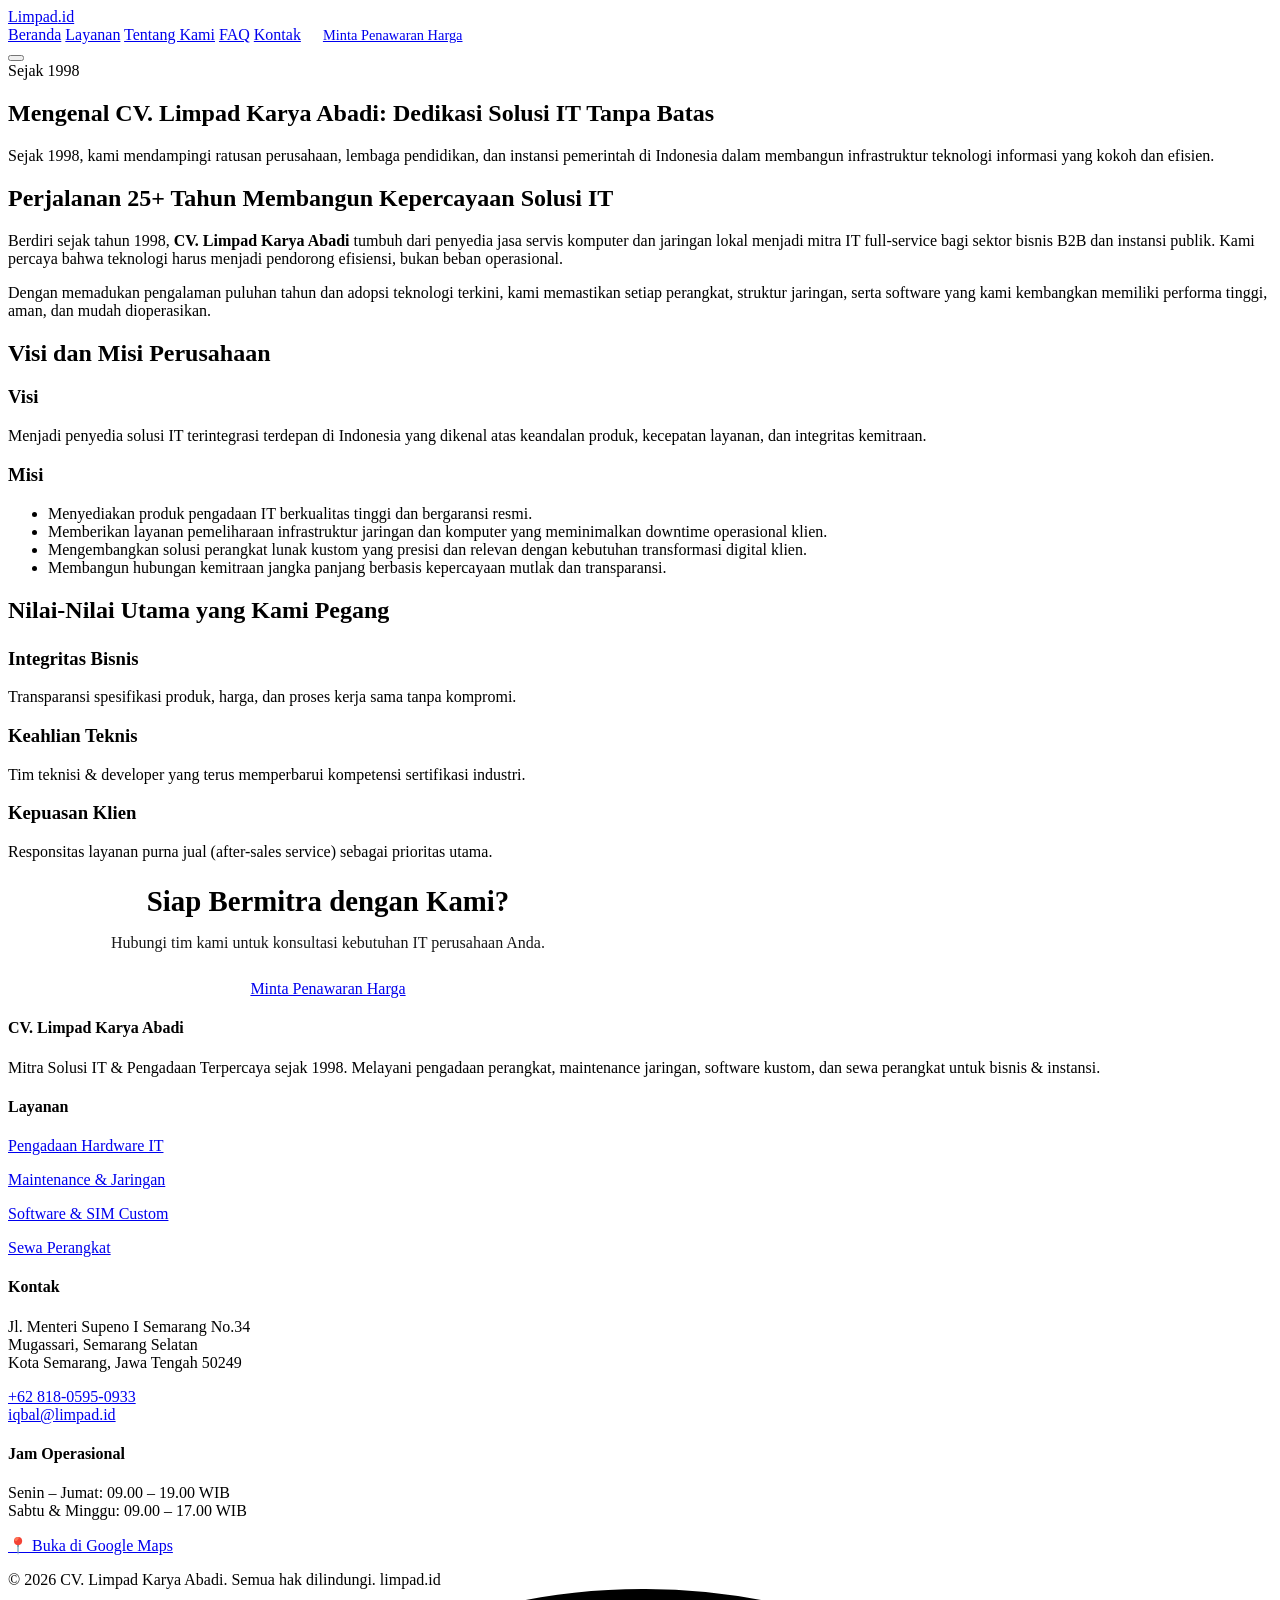
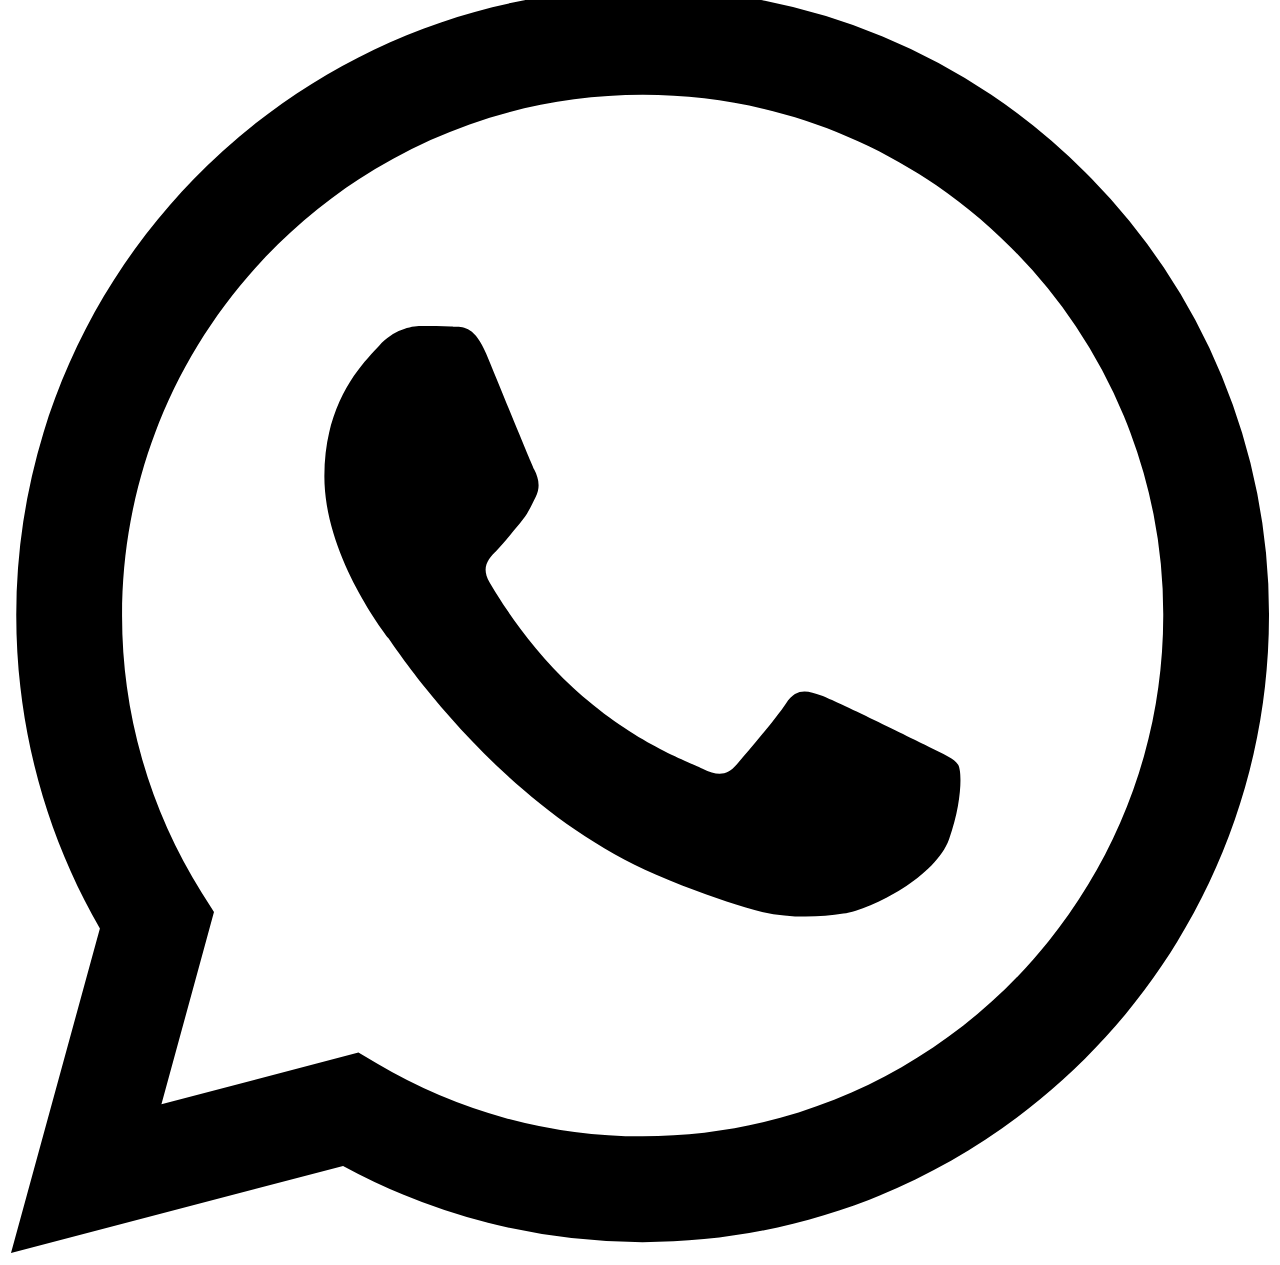
==== about.html @ bbd3fd36 "Add about.html - Tentang Kami page" ====
<!DOCTYPE html>
<html lang="id">
<head>
  <meta charset="UTF-8">
  <meta name="viewport" content="width=device-width, initial-scale=1.0">
  <title>Tentang Kami - CV. Limpad Karya Abadi | Partner IT Sejak 1998</title>
  <meta name="description" content="Profil CV. Limpad Karya Abadi: Penyedia solusi IT, pengadaan komputer, instalasi jaringan, dan pembuatan software kustom terpercaya untuk B2B dan instansi.">
  <link rel="canonical" href="https://www.limpad.id/about">
  <meta property="og:title" content="Tentang Kami - CV. Limpad Karya Abadi | Partner IT Sejak 1998">
  <meta property="og:description" content="Profil CV. Limpad Karya Abadi: Penyedia solusi IT, pengadaan komputer, instalasi jaringan, dan pembuatan software kustom terpercaya untuk B2B dan instansi.">
  <meta property="og:url" content="https://www.limpad.id/about">
  <meta property="og:type" content="website">
  <link rel="preconnect" href="https://fonts.googleapis.com">
  <link rel="preconnect" href="https://fonts.gstatic.com" crossorigin>
  <link href="https://fonts.googleapis.com/css2?family=Inter:wght@400;500;600;700;800&display=swap" rel="stylesheet">
  <link rel="stylesheet" href="styles.css">
</head>
<body>

  <header class="header">
    <div class="container header-inner">
      <a href="index.html" class="logo">Limpad<span>.id</span></a>
      <nav class="nav" id="nav">
        <a href="index.html">Beranda</a>
        <a href="services.html">Layanan</a>
        <a href="about.html" class="active">Tentang Kami</a>
        <a href="faq.html">FAQ</a>
        <a href="contact.html">Kontak</a>
        <a href="contact.html#rfq" class="btn btn-primary" style="padding: 10px 18px; font-size: 0.9rem;">Minta Penawaran Harga</a>
      </nav>
      <button class="mobile-toggle" id="menuBtn" aria-label="Menu"><span></span><span></span><span></span></button>
    </div>
  </header>

  <section class="hero hero-sm">
    <div class="container">
      <span class="badge">Sejak 1998</span>
      <h1>Mengenal CV. Limpad Karya Abadi: Dedikasi Solusi IT Tanpa Batas</h1>
      <p>Sejak 1998, kami mendampingi ratusan perusahaan, lembaga pendidikan, dan instansi pemerintah di Indonesia dalam membangun infrastruktur teknologi informasi yang kokoh dan efisien.</p>
    </div>
  </section>

  <section class="section">
    <div class="container content-block">
      <h2>Perjalanan 25+ Tahun Membangun Kepercayaan Solusi IT</h2>
      <p>Berdiri sejak tahun 1998, <strong>CV. Limpad Karya Abadi</strong> tumbuh dari penyedia jasa servis komputer dan jaringan lokal menjadi mitra IT full-service bagi sektor bisnis B2B dan instansi publik. Kami percaya bahwa teknologi harus menjadi pendorong efisiensi, bukan beban operasional.</p>
      <p>Dengan memadukan pengalaman puluhan tahun dan adopsi teknologi terkini, kami memastikan setiap perangkat, struktur jaringan, serta software yang kami kembangkan memiliki performa tinggi, aman, dan mudah dioperasikan.</p>

      <h2>Visi dan Misi Perusahaan</h2>
      <h3>Visi</h3>
      <p>Menjadi penyedia solusi IT terintegrasi terdepan di Indonesia yang dikenal atas keandalan produk, kecepatan layanan, dan integritas kemitraan.</p>
      <h3>Misi</h3>
      <ul>
        <li>Menyediakan produk pengadaan IT berkualitas tinggi dan bergaransi resmi.</li>
        <li>Memberikan layanan pemeliharaan infrastruktur jaringan dan komputer yang meminimalkan downtime operasional klien.</li>
        <li>Mengembangkan solusi perangkat lunak kustom yang presisi dan relevan dengan kebutuhan transformasi digital klien.</li>
        <li>Membangun hubungan kemitraan jangka panjang berbasis kepercayaan mutlak dan transparansi.</li>
      </ul>

      <h2>Nilai-Nilai Utama yang Kami Pegang</h2>
      <div class="value-grid" style="margin-top:24px;">
        <div class="value-card">
          <h3>Integritas Bisnis</h3>
          <p>Transparansi spesifikasi produk, harga, dan proses kerja sama tanpa kompromi.</p>
        </div>
        <div class="value-card">
          <h3>Keahlian Teknis</h3>
          <p>Tim teknisi & developer yang terus memperbarui kompetensi sertifikasi industri.</p>
        </div>
        <div class="value-card">
          <h3>Kepuasan Klien</h3>
          <p>Responsitas layanan purna jual (after-sales service) sebagai prioritas utama.</p>
        </div>
      </div>
    </div>
  </section>

  <section class="cta-section">
    <div class="container" style="text-align:center; max-width:640px;">
      <h2 style="font-size:1.8rem; font-weight:800; margin-bottom:14px;">Siap Bermitra dengan Kami?</h2>
      <p style="opacity:0.9; margin-bottom:28px;">Hubungi tim kami untuk konsultasi kebutuhan IT perusahaan Anda.</p>
      <a href="contact.html#rfq" class="btn btn-primary">Minta Penawaran Harga</a>
    </div>
  </section>

  <footer class="footer">
    <div class="container">
      <div class="footer-grid">
        <div>
          <h4>CV. Limpad Karya Abadi</h4>
          <p>Mitra Solusi IT & Pengadaan Terpercaya sejak 1998. Melayani pengadaan perangkat, maintenance jaringan, software kustom, dan sewa perangkat untuk bisnis & instansi.</p>
        </div>
        <div>
          <h4>Layanan</h4>
          <p><a href="services.html#pengadaan">Pengadaan Hardware IT</a></p>
          <p><a href="services.html#jaringan">Maintenance & Jaringan</a></p>
          <p><a href="services.html#software">Software & SIM Custom</a></p>
          <p><a href="services.html#sewa">Sewa Perangkat</a></p>
        </div>
        <div>
          <h4>Kontak</h4>
          <p>Jl. Menteri Supeno I Semarang No.34<br>Mugassari, Semarang Selatan<br>Kota Semarang, Jawa Tengah 50249</p>
          <p style="margin-top:10px;">
            <a href="https://wa.me/6281805950933" target="_blank" rel="noopener">+62 818-0595-0933</a><br>
            <a href="mailto:iqbal@limpad.id">iqbal@limpad.id</a>
          </p>
        </div>
        <div>
          <h4>Jam Operasional</h4>
          <p>Senin – Jumat: 09.00 – 19.00 WIB<br>Sabtu & Minggu: 09.00 – 17.00 WIB</p>
          <p style="margin-top:12px;"><a href="https://maps.app.goo.gl/xQLSW1w6oQt43LzdA" target="_blank" rel="noopener">📍 Buka di Google Maps</a></p>
        </div>
      </div>
      <div class="footer-bottom">
        <span>© 2026 CV. Limpad Karya Abadi. Semua hak dilindungi.</span>
        <span>limpad.id</span>
      </div>
    </div>
  </footer>

  <a href="https://wa.me/6281805950933?text=Halo%20Limpad.id%2C%20saya%20ingin%20bertanya%20tentang%20layanan%20IT" class="wa-float" target="_blank" rel="noopener" aria-label="Chat WhatsApp">
    <svg viewBox="0 0 24 24" xmlns="http://www.w3.org/2000/svg"><path d="M17.472 14.382c-.297-.149-1.758-.867-2.03-.967-.273-.099-.471-.148-.67.15-.197.297-.767.966-.94 1.164-.173.199-.347.223-.644.075-.297-.15-1.255-.463-2.39-1.475-.883-.788-1.48-1.761-1.653-2.059-.173-.297-.018-.458.13-.606.134-.133.298-.347.446-.52.149-.174.198-.298.298-.497.099-.198.05-.371-.025-.52-.075-.149-.669-1.612-.916-2.207-.242-.579-.487-.5-.669-.51-.173-.008-.371-.01-.57-.01-.198 0-.52.074-.792.372-.272.297-1.04 1.016-1.04 2.479 0 1.462 1.065 2.875 1.213 3.074.149.198 2.096 3.2 5.077 4.487.709.306 1.262.489 1.694.625.712.227 1.36.195 1.871.118.571-.085 1.758-.719 2.006-1.413.248-.694.248-1.289.173-1.413-.074-.124-.272-.198-.57-.347m-5.421 7.403h-.004a9.87 9.87 0 01-5.031-1.378l-.361-.214-3.741.982.998-3.648-.235-.374a9.86 9.86 0 01-1.51-5.26c.001-5.45 4.436-9.884 9.888-9.884 2.64 0 5.122 1.03 6.988 2.898a9.825 9.825 0 012.893 6.994c-.003 5.45-4.435 9.884-9.885 9.884m8.413-18.297A11.815 11.815 0 0012.05 0C5.495 0 .16 5.335.157 11.892c0 2.096.547 4.142 1.588 5.945L.057 24l6.305-1.654a11.882 11.882 0 005.683 1.448h.005c6.554 0 11.89-5.335 11.893-11.893a11.821 11.821 0 00-3.48-8.413z"/></svg>
  </a>

  <script>
    const menuBtn = document.getElementById('menuBtn');
    const nav = document.getElementById('nav');
    menuBtn.addEventListener('click', () => nav.classList.toggle('open'));
    nav.querySelectorAll('a').forEach(a => a.addEventListener('click', () => nav.classList.remove('open')));
  </script>
</body>
</html>
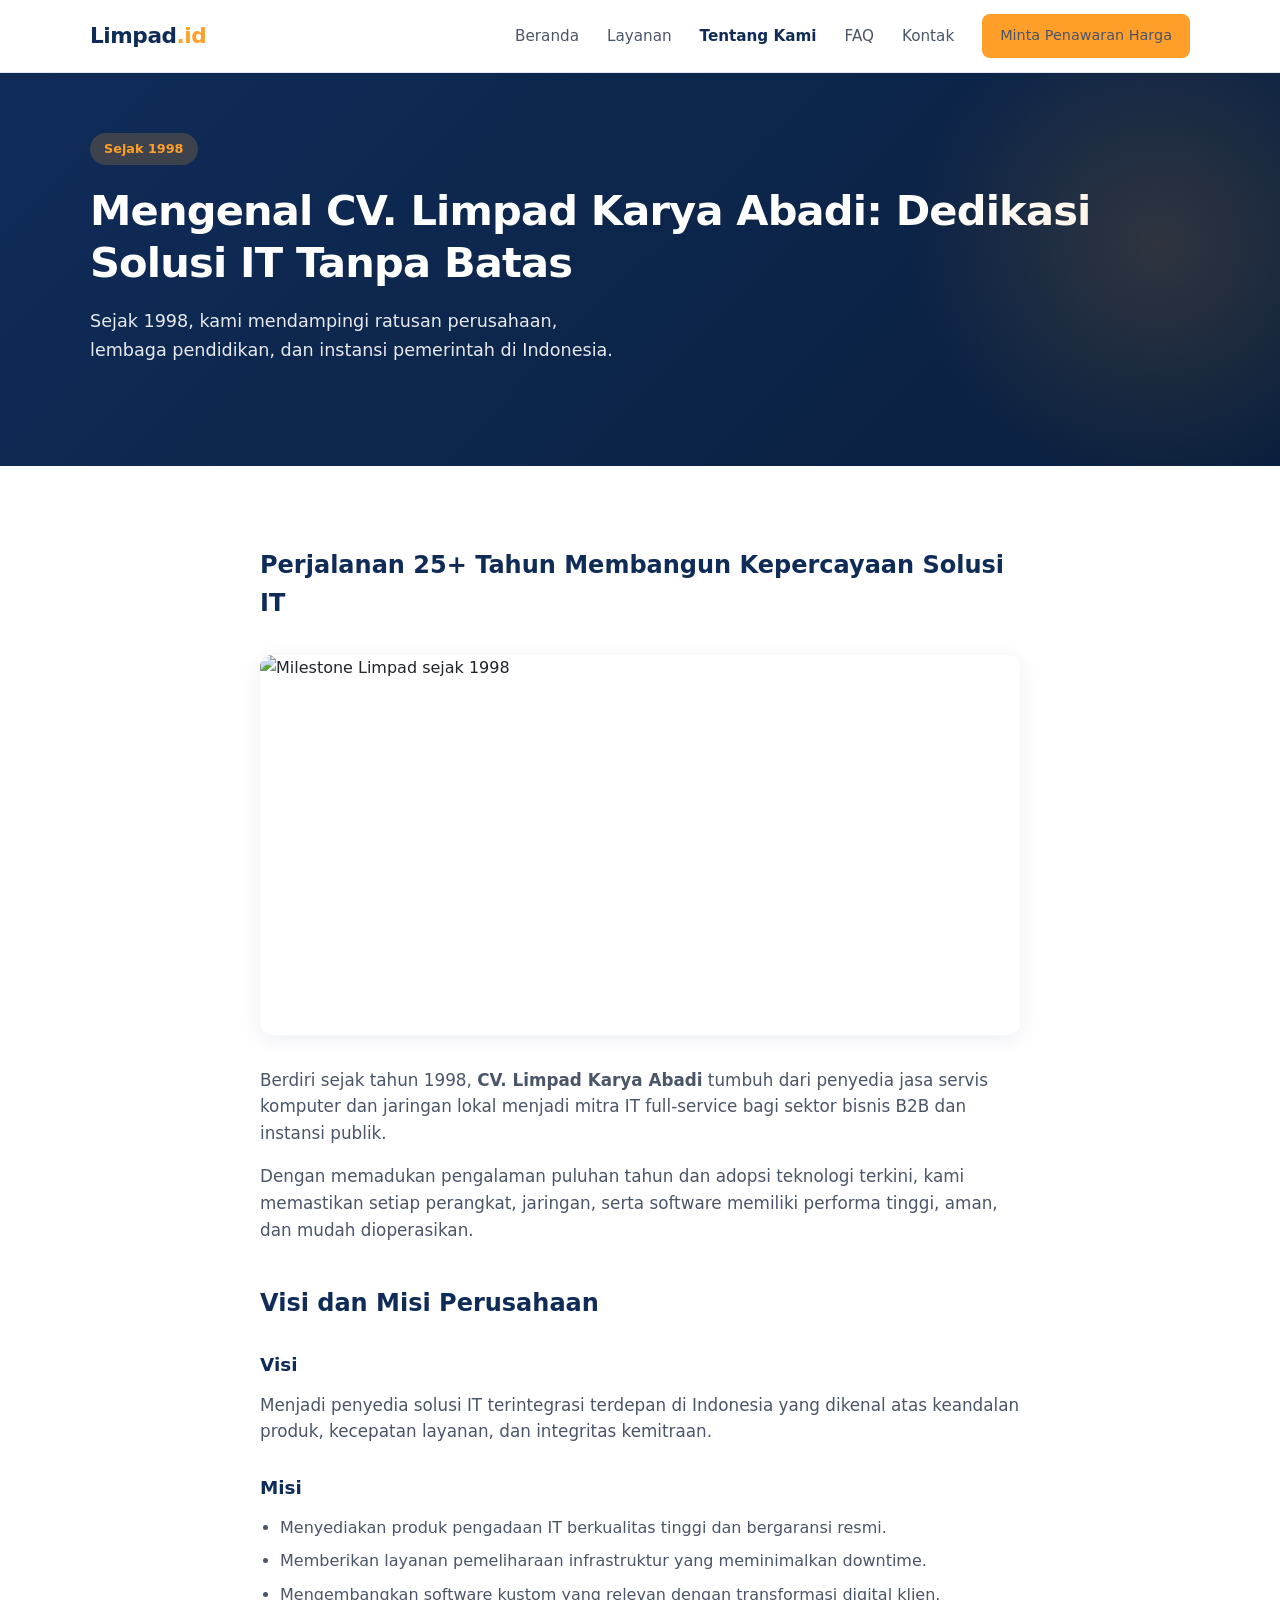
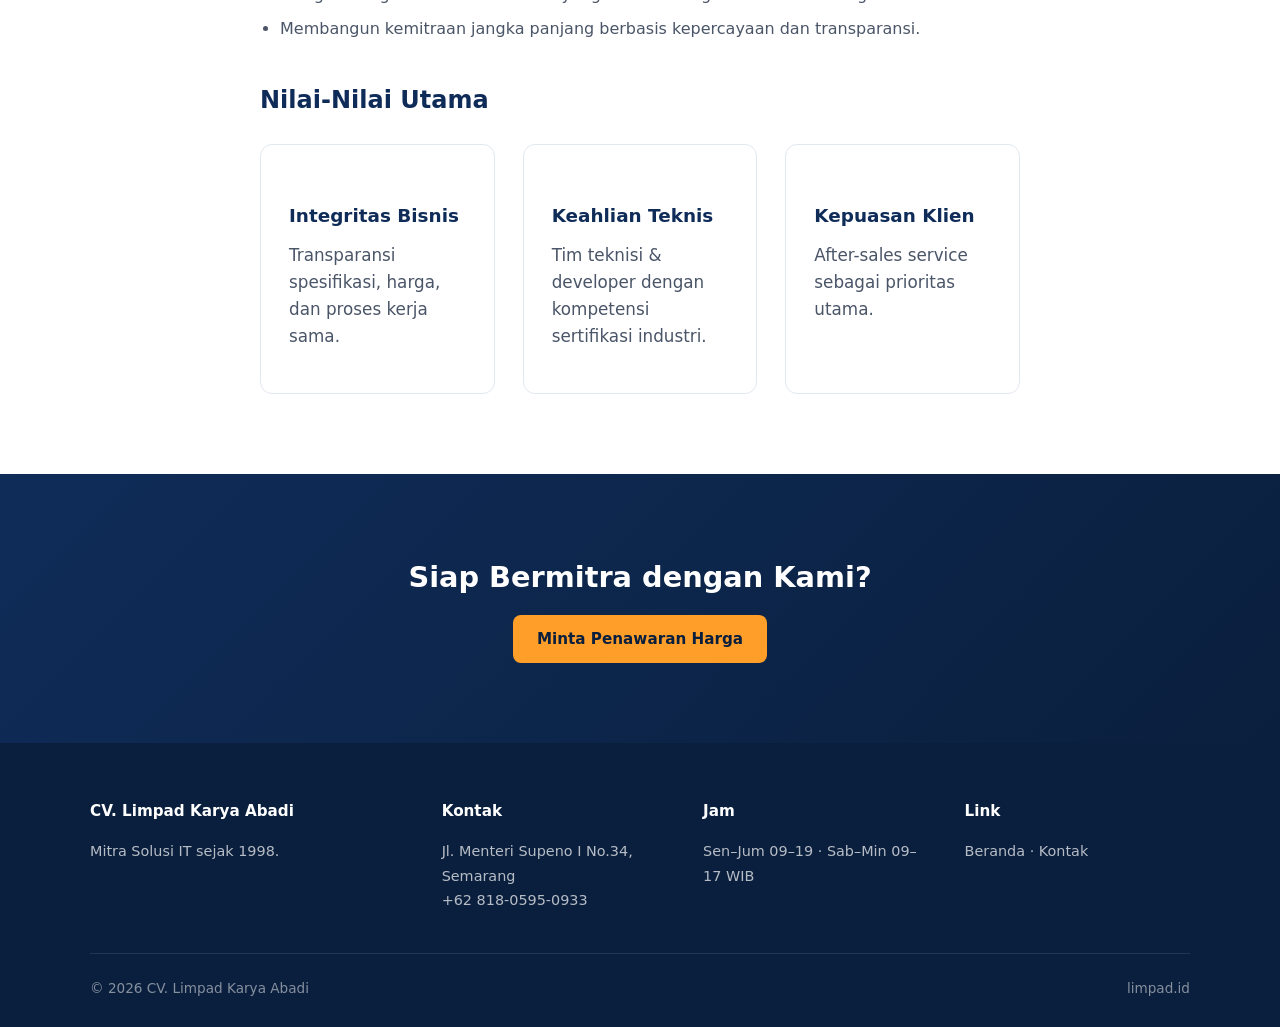
==== commit 6c386746: "Update about.html — milestone illustration" ====
--- a/about.html
+++ b/about.html
@@ -4,19 +4,13 @@
   <meta charset="UTF-8">
   <meta name="viewport" content="width=device-width, initial-scale=1.0">
   <title>Tentang Kami - CV. Limpad Karya Abadi | Partner IT Sejak 1998</title>
-  <meta name="description" content="Profil CV. Limpad Karya Abadi: Penyedia solusi IT, pengadaan komputer, instalasi jaringan, dan pembuatan software kustom terpercaya untuk B2B dan instansi.">
+  <meta name="description" content="Profil CV. Limpad Karya Abadi: Penyedia solusi IT, pengadaan komputer, instalasi jaringan, dan software kustom untuk B2B dan instansi.">
   <link rel="canonical" href="https://www.limpad.id/about">
-  <meta property="og:title" content="Tentang Kami - CV. Limpad Karya Abadi | Partner IT Sejak 1998">
-  <meta property="og:description" content="Profil CV. Limpad Karya Abadi: Penyedia solusi IT, pengadaan komputer, instalasi jaringan, dan pembuatan software kustom terpercaya untuk B2B dan instansi.">
-  <meta property="og:url" content="https://www.limpad.id/about">
-  <meta property="og:type" content="website">
-  <link rel="preconnect" href="https://fonts.googleapis.com">
-  <link rel="preconnect" href="https://fonts.gstatic.com" crossorigin>
+  <link rel="icon" type="image/webp" href="assets/icon-192.webp">
+  <link rel="stylesheet" href="styles.css">
   <link href="https://fonts.googleapis.com/css2?family=Inter:wght@400;500;600;700;800&display=swap" rel="stylesheet">
-  <link rel="stylesheet" href="styles.css">
 </head>
 <body>
-
   <header class="header">
     <div class="container header-inner">
       <a href="index.html" class="logo">Limpad<span>.id</span></a>
@@ -26,107 +20,68 @@
         <a href="about.html" class="active">Tentang Kami</a>
         <a href="faq.html">FAQ</a>
         <a href="contact.html">Kontak</a>
-        <a href="contact.html#rfq" class="btn btn-primary" style="padding: 10px 18px; font-size: 0.9rem;">Minta Penawaran Harga</a>
+        <a href="contact.html#rfq" class="btn btn-primary" style="padding:10px 18px;font-size:0.9rem">Minta Penawaran Harga</a>
       </nav>
       <button class="mobile-toggle" id="menuBtn" aria-label="Menu"><span></span><span></span><span></span></button>
     </div>
   </header>
-
   <section class="hero hero-sm">
     <div class="container">
       <span class="badge">Sejak 1998</span>
       <h1>Mengenal CV. Limpad Karya Abadi: Dedikasi Solusi IT Tanpa Batas</h1>
-      <p>Sejak 1998, kami mendampingi ratusan perusahaan, lembaga pendidikan, dan instansi pemerintah di Indonesia dalam membangun infrastruktur teknologi informasi yang kokoh dan efisien.</p>
+      <p>Sejak 1998, kami mendampingi ratusan perusahaan, lembaga pendidikan, dan instansi pemerintah di Indonesia.</p>
     </div>
   </section>
-
   <section class="section">
     <div class="container content-block">
       <h2>Perjalanan 25+ Tahun Membangun Kepercayaan Solusi IT</h2>
-      <p>Berdiri sejak tahun 1998, <strong>CV. Limpad Karya Abadi</strong> tumbuh dari penyedia jasa servis komputer dan jaringan lokal menjadi mitra IT full-service bagi sektor bisnis B2B dan instansi publik. Kami percaya bahwa teknologi harus menjadi pendorong efisiensi, bukan beban operasional.</p>
-      <p>Dengan memadukan pengalaman puluhan tahun dan adopsi teknologi terkini, kami memastikan setiap perangkat, struktur jaringan, serta software yang kami kembangkan memiliki performa tinggi, aman, dan mudah dioperasikan.</p>
-
+      <div class="about-visual">
+        <picture>
+          <source srcset="assets/about-milestone.webp" type="image/webp">
+          <img src="assets/about-milestone.svg" width="1000" height="500" alt="Milestone Limpad sejak 1998" loading="lazy">
+        </picture>
+      </div>
+      <p>Berdiri sejak tahun 1998, <strong>CV. Limpad Karya Abadi</strong> tumbuh dari penyedia jasa servis komputer dan jaringan lokal menjadi mitra IT full-service bagi sektor bisnis B2B dan instansi publik.</p>
+      <p>Dengan memadukan pengalaman puluhan tahun dan adopsi teknologi terkini, kami memastikan setiap perangkat, jaringan, serta software memiliki performa tinggi, aman, dan mudah dioperasikan.</p>
       <h2>Visi dan Misi Perusahaan</h2>
       <h3>Visi</h3>
       <p>Menjadi penyedia solusi IT terintegrasi terdepan di Indonesia yang dikenal atas keandalan produk, kecepatan layanan, dan integritas kemitraan.</p>
       <h3>Misi</h3>
       <ul>
         <li>Menyediakan produk pengadaan IT berkualitas tinggi dan bergaransi resmi.</li>
-        <li>Memberikan layanan pemeliharaan infrastruktur jaringan dan komputer yang meminimalkan downtime operasional klien.</li>
-        <li>Mengembangkan solusi perangkat lunak kustom yang presisi dan relevan dengan kebutuhan transformasi digital klien.</li>
-        <li>Membangun hubungan kemitraan jangka panjang berbasis kepercayaan mutlak dan transparansi.</li>
+        <li>Memberikan layanan pemeliharaan infrastruktur yang meminimalkan downtime.</li>
+        <li>Mengembangkan software kustom yang relevan dengan transformasi digital klien.</li>
+        <li>Membangun kemitraan jangka panjang berbasis kepercayaan dan transparansi.</li>
       </ul>
-
-      <h2>Nilai-Nilai Utama yang Kami Pegang</h2>
-      <div class="value-grid" style="margin-top:24px;">
-        <div class="value-card">
-          <h3>Integritas Bisnis</h3>
-          <p>Transparansi spesifikasi produk, harga, dan proses kerja sama tanpa kompromi.</p>
-        </div>
-        <div class="value-card">
-          <h3>Keahlian Teknis</h3>
-          <p>Tim teknisi & developer yang terus memperbarui kompetensi sertifikasi industri.</p>
-        </div>
-        <div class="value-card">
-          <h3>Kepuasan Klien</h3>
-          <p>Responsitas layanan purna jual (after-sales service) sebagai prioritas utama.</p>
-        </div>
+      <h2>Nilai-Nilai Utama</h2>
+      <div class="value-grid" style="margin-top:24px">
+        <div class="value-card"><h3>Integritas Bisnis</h3><p>Transparansi spesifikasi, harga, dan proses kerja sama.</p></div>
+        <div class="value-card"><h3>Keahlian Teknis</h3><p>Tim teknisi & developer dengan kompetensi sertifikasi industri.</p></div>
+        <div class="value-card"><h3>Kepuasan Klien</h3><p>After-sales service sebagai prioritas utama.</p></div>
       </div>
     </div>
   </section>
-
   <section class="cta-section">
-    <div class="container" style="text-align:center; max-width:640px;">
-      <h2 style="font-size:1.8rem; font-weight:800; margin-bottom:14px;">Siap Bermitra dengan Kami?</h2>
-      <p style="opacity:0.9; margin-bottom:28px;">Hubungi tim kami untuk konsultasi kebutuhan IT perusahaan Anda.</p>
+    <div class="container" style="text-align:center;max-width:640px">
+      <h2 style="font-size:1.8rem;font-weight:800;margin-bottom:14px">Siap Bermitra dengan Kami?</h2>
       <a href="contact.html#rfq" class="btn btn-primary">Minta Penawaran Harga</a>
     </div>
   </section>
-
   <footer class="footer">
     <div class="container">
       <div class="footer-grid">
-        <div>
-          <h4>CV. Limpad Karya Abadi</h4>
-          <p>Mitra Solusi IT & Pengadaan Terpercaya sejak 1998. Melayani pengadaan perangkat, maintenance jaringan, software kustom, dan sewa perangkat untuk bisnis & instansi.</p>
-        </div>
-        <div>
-          <h4>Layanan</h4>
-          <p><a href="services.html#pengadaan">Pengadaan Hardware IT</a></p>
-          <p><a href="services.html#jaringan">Maintenance & Jaringan</a></p>
-          <p><a href="services.html#software">Software & SIM Custom</a></p>
-          <p><a href="services.html#sewa">Sewa Perangkat</a></p>
-        </div>
-        <div>
-          <h4>Kontak</h4>
-          <p>Jl. Menteri Supeno I Semarang No.34<br>Mugassari, Semarang Selatan<br>Kota Semarang, Jawa Tengah 50249</p>
-          <p style="margin-top:10px;">
-            <a href="https://wa.me/6281805950933" target="_blank" rel="noopener">+62 818-0595-0933</a><br>
-            <a href="mailto:iqbal@limpad.id">iqbal@limpad.id</a>
-          </p>
-        </div>
-        <div>
-          <h4>Jam Operasional</h4>
-          <p>Senin – Jumat: 09.00 – 19.00 WIB<br>Sabtu & Minggu: 09.00 – 17.00 WIB</p>
-          <p style="margin-top:12px;"><a href="https://maps.app.goo.gl/xQLSW1w6oQt43LzdA" target="_blank" rel="noopener">📍 Buka di Google Maps</a></p>
-        </div>
+        <div><h4>CV. Limpad Karya Abadi</h4><p>Mitra Solusi IT sejak 1998.</p></div>
+        <div><h4>Kontak</h4><p>Jl. Menteri Supeno I No.34, Semarang<br>+62 818-0595-0933</p></div>
+        <div><h4>Jam</h4><p>Sen–Jum 09–19 · Sab–Min 09–17 WIB</p></div>
+        <div><h4>Link</h4><p><a href="index.html">Beranda</a> · <a href="contact.html">Kontak</a></p></div>
       </div>
-      <div class="footer-bottom">
-        <span>© 2026 CV. Limpad Karya Abadi. Semua hak dilindungi.</span>
-        <span>limpad.id</span>
-      </div>
+      <div class="footer-bottom"><span>© 2026 CV. Limpad Karya Abadi</span><span>limpad.id</span></div>
     </div>
   </footer>
-
-  <a href="https://wa.me/6281805950933?text=Halo%20Limpad.id%2C%20saya%20ingin%20bertanya%20tentang%20layanan%20IT" class="wa-float" target="_blank" rel="noopener" aria-label="Chat WhatsApp">
-    <svg viewBox="0 0 24 24" xmlns="http://www.w3.org/2000/svg"><path d="M17.472 14.382c-.297-.149-1.758-.867-2.03-.967-.273-.099-.471-.148-.67.15-.197.297-.767.966-.94 1.164-.173.199-.347.223-.644.075-.297-.15-1.255-.463-2.39-1.475-.883-.788-1.48-1.761-1.653-2.059-.173-.297-.018-.458.13-.606.134-.133.298-.347.446-.52.149-.174.198-.298.298-.497.099-.198.05-.371-.025-.52-.075-.149-.669-1.612-.916-2.207-.242-.579-.487-.5-.669-.51-.173-.008-.371-.01-.57-.01-.198 0-.52.074-.792.372-.272.297-1.04 1.016-1.04 2.479 0 1.462 1.065 2.875 1.213 3.074.149.198 2.096 3.2 5.077 4.487.709.306 1.262.489 1.694.625.712.227 1.36.195 1.871.118.571-.085 1.758-.719 2.006-1.413.248-.694.248-1.289.173-1.413-.074-.124-.272-.198-.57-.347m-5.421 7.403h-.004a9.87 9.87 0 01-5.031-1.378l-.361-.214-3.741.982.998-3.648-.235-.374a9.86 9.86 0 01-1.51-5.26c.001-5.45 4.436-9.884 9.888-9.884 2.64 0 5.122 1.03 6.988 2.898a9.825 9.825 0 012.893 6.994c-.003 5.45-4.435 9.884-9.885 9.884m8.413-18.297A11.815 11.815 0 0012.05 0C5.495 0 .16 5.335.157 11.892c0 2.096.547 4.142 1.588 5.945L.057 24l6.305-1.654a11.882 11.882 0 005.683 1.448h.005c6.554 0 11.89-5.335 11.893-11.893a11.821 11.821 0 00-3.48-8.413z"/></svg>
-  </a>
-
   <script>
     const menuBtn = document.getElementById('menuBtn');
     const nav = document.getElementById('nav');
-    menuBtn.addEventListener('click', () => nav.classList.toggle('open'));
-    nav.querySelectorAll('a').forEach(a => a.addEventListener('click', () => nav.classList.remove('open')));
+    if (menuBtn) menuBtn.addEventListener('click', () => nav.classList.toggle('open'));
   </script>
 </body>
 </html>
--- a/styles.css
+++ b/styles.css
@@ -0,0 +1,245 @@
+:root {
+  --navy: #0F2C59;
+  --navy-dark: #0A1F3D;
+  --amber: #FF9F29;
+  --amber-hover: #E88A15;
+  --offwhite: #F8F9FA;
+  --slate: #212529;
+  --slate-muted: #4A5568;
+  --white: #FFFFFF;
+  --border: #E2E8F0;
+  --shadow: 0 4px 20px rgba(15, 44, 89, 0.08);
+  --radius: 12px;
+}
+
+* { margin: 0; padding: 0; box-sizing: border-box; }
+html { scroll-behavior: smooth; }
+body {
+  font-family: 'Inter', system-ui, -apple-system, sans-serif;
+  color: var(--slate);
+  background: var(--white);
+  line-height: 1.6;
+  font-size: 16px;
+}
+a { text-decoration: none; color: inherit; }
+img { max-width: 100%; height: auto; display: block; }
+picture { display: block; }
+.container { width: 100%; max-width: 1140px; margin: 0 auto; padding: 0 20px; }
+
+.header {
+  position: sticky; top: 0; z-index: 100;
+  background: var(--white);
+  border-bottom: 1px solid var(--border);
+  box-shadow: 0 1px 3px rgba(0,0,0,0.04);
+}
+.header-inner {
+  display: flex; align-items: center; justify-content: space-between; height: 72px;
+}
+.logo { font-weight: 800; font-size: 1.35rem; color: var(--navy); letter-spacing: -0.02em; }
+.logo span { color: var(--amber); }
+.nav { display: flex; align-items: center; gap: 28px; }
+.nav a { font-size: 0.95rem; font-weight: 500; color: var(--slate-muted); transition: color 0.2s; }
+.nav a:hover, .nav a.active { color: var(--navy); font-weight: 600; }
+.btn {
+  display: inline-flex; align-items: center; justify-content: center; gap: 8px;
+  padding: 12px 24px; border-radius: 8px; font-weight: 600; font-size: 0.95rem;
+  border: none; cursor: pointer; transition: all 0.2s;
+}
+.btn-primary { background: var(--amber); color: var(--navy-dark); }
+.btn-primary:hover { background: var(--amber-hover); transform: translateY(-1px); }
+.btn-secondary { background: transparent; color: var(--navy); border: 2px solid var(--navy); }
+.btn-secondary:hover { background: var(--navy); color: var(--white); }
+.btn-outline-white { background: transparent; color: var(--white); border: 2px solid rgba(255,255,255,0.7); }
+.btn-outline-white:hover { background: var(--white); color: var(--navy); }
+.mobile-toggle { display: none; background: none; border: none; cursor: pointer; padding: 8px; }
+.mobile-toggle span { display: block; width: 24px; height: 2px; background: var(--navy); margin: 5px 0; }
+
+.hero {
+  background: linear-gradient(135deg, var(--navy) 0%, var(--navy-dark) 100%);
+  color: var(--white); padding: 80px 0 90px; position: relative; overflow: hidden;
+}
+.hero.hero-sm { padding: 60px 0 70px; }
+.hero::before {
+  content: ''; position: absolute; top: -20%; right: -10%; width: 500px; height: 500px;
+  background: radial-gradient(circle, rgba(255,159,41,0.15) 0%, transparent 70%);
+  border-radius: 50%;
+}
+.hero-grid {
+  display: grid; grid-template-columns: 1.1fr 0.9fr; gap: 48px;
+  align-items: center; position: relative; z-index: 1;
+}
+.badge {
+  display: inline-block; background: rgba(255,159,41,0.2); color: var(--amber);
+  font-size: 0.8rem; font-weight: 600; padding: 6px 14px; border-radius: 50px; margin-bottom: 20px;
+}
+.hero h1 {
+  font-size: clamp(1.9rem, 4vw, 2.6rem); font-weight: 800; line-height: 1.25;
+  margin-bottom: 18px; letter-spacing: -0.02em;
+}
+.hero p { font-size: 1.1rem; opacity: 0.9; margin-bottom: 32px; max-width: 540px; }
+.hero-ctas { display: flex; flex-wrap: wrap; gap: 14px; }
+.hero-visual {
+  padding: 0; background: transparent; border: none; overflow: hidden; border-radius: var(--radius);
+}
+.hero-visual img, .hero-visual picture img {
+  width: 100%; height: auto; border-radius: var(--radius);
+  box-shadow: 0 20px 50px rgba(0,0,0,0.25);
+}
+
+.stats { background: var(--offwhite); padding: 48px 0; border-bottom: 1px solid var(--border); }
+.stats-grid { display: grid; grid-template-columns: repeat(4, 1fr); gap: 24px; text-align: center; }
+.stat-item strong { display: block; font-size: 2rem; font-weight: 800; color: var(--navy); margin-bottom: 4px; }
+.stat-item span { font-size: 0.9rem; color: var(--slate-muted); font-weight: 500; }
+
+.section { padding: 80px 0; }
+.section-header { text-align: center; max-width: 640px; margin: 0 auto 48px; }
+.section-header h2 {
+  font-size: clamp(1.6rem, 3vw, 2rem); font-weight: 800; color: var(--navy);
+  margin-bottom: 12px; letter-spacing: -0.02em;
+}
+.section-header p { color: var(--slate-muted); font-size: 1.05rem; }
+
+.services-grid { display: grid; grid-template-columns: repeat(4, 1fr); gap: 24px; }
+.service-card {
+  background: var(--white); border: 1px solid var(--border); border-radius: var(--radius);
+  padding: 28px 24px; transition: all 0.25s; height: 100%; display: flex; flex-direction: column;
+}
+.service-card:hover { box-shadow: var(--shadow); border-color: transparent; transform: translateY(-4px); }
+.service-card .card-img {
+  width: calc(100% + 48px); margin: -28px -24px 18px -24px;
+  border-radius: var(--radius) var(--radius) 0 0; overflow: hidden; aspect-ratio: 3/2;
+}
+.service-card .card-img img {
+  width: 100%; height: 100%; object-fit: cover; transition: transform 0.3s ease;
+}
+.service-card:hover .card-img img { transform: scale(1.04); }
+.service-card h3 {
+  font-size: 1.1rem; font-weight: 700; color: var(--navy); margin-bottom: 10px; line-height: 1.35;
+}
+.service-card p { font-size: 0.95rem; color: var(--slate-muted); flex-grow: 1; margin-bottom: 16px; }
+.service-card .link { font-size: 0.9rem; font-weight: 600; color: var(--amber); }
+.service-card .link:hover { color: var(--amber-hover); }
+
+.value { background: var(--offwhite); }
+.value-grid { display: grid; grid-template-columns: repeat(3, 1fr); gap: 28px; }
+.value-card {
+  background: var(--white); border-radius: var(--radius); padding: 28px; border: 1px solid var(--border);
+}
+.value-card h3 { font-size: 1.1rem; font-weight: 700; color: var(--navy); margin-bottom: 10px; }
+.value-card p { font-size: 0.95rem; color: var(--slate-muted); }
+
+.content-block { max-width: 800px; margin: 0 auto; }
+.content-block h2 { font-size: 1.5rem; font-weight: 800; color: var(--navy); margin: 40px 0 16px; }
+.content-block h2:first-child { margin-top: 0; }
+.content-block h3 { font-size: 1.15rem; font-weight: 700; color: var(--navy); margin: 28px 0 12px; }
+.content-block p { margin-bottom: 16px; color: var(--slate-muted); font-size: 1.05rem; }
+.content-block ul { margin: 0 0 20px 20px; color: var(--slate-muted); }
+.content-block ul li { margin-bottom: 8px; }
+.content-block .highlight {
+  background: var(--offwhite); border-left: 4px solid var(--amber); padding: 16px 20px;
+  margin: 24px 0; border-radius: 0 var(--radius) var(--radius) 0; font-size: 0.95rem; color: var(--slate);
+}
+.about-visual { margin: 32px 0; border-radius: var(--radius); overflow: hidden; box-shadow: var(--shadow); }
+.about-visual img { width: 100%; height: auto; }
+
+.service-detail {
+  background: var(--white); border: 1px solid var(--border); border-radius: var(--radius);
+  padding: 36px; margin-bottom: 28px;
+}
+.service-detail h2 { font-size: 1.4rem; font-weight: 800; color: var(--navy); margin-bottom: 12px; }
+.service-detail .lead { font-size: 1.05rem; color: var(--slate-muted); margin-bottom: 20px; }
+.service-detail h3 { font-size: 1.05rem; font-weight: 700; color: var(--navy); margin: 20px 0 10px; }
+.service-detail ul { margin-left: 20px; color: var(--slate-muted); }
+.service-detail ul li { margin-bottom: 6px; }
+.service-detail-img {
+  width: 100%; max-width: 480px; border-radius: var(--radius); margin-bottom: 20px; box-shadow: var(--shadow);
+}
+
+.faq-item { border: 1px solid var(--border); border-radius: var(--radius); margin-bottom: 12px; overflow: hidden; }
+.faq-item summary {
+  padding: 18px 22px; font-weight: 600; color: var(--navy); cursor: pointer; list-style: none;
+  display: flex; justify-content: space-between; align-items: center; background: var(--white);
+}
+.faq-item summary::-webkit-details-marker { display: none; }
+.faq-item summary::after { content: '+'; font-size: 1.3rem; color: var(--amber); }
+.faq-item[open] summary::after { content: '\2212'; }
+.faq-item .faq-body {
+  padding: 0 22px 18px; color: var(--slate-muted); font-size: 0.98rem;
+  border-top: 1px solid var(--border); padding-top: 14px;
+}
+
+.contact-grid { display: grid; grid-template-columns: 1fr 1fr; gap: 32px; margin-bottom: 40px; }
+.contact-card { background: var(--offwhite); border-radius: var(--radius); padding: 28px; }
+.contact-card h3 { font-size: 1.1rem; font-weight: 700; color: var(--navy); margin-bottom: 14px; }
+.contact-card p, .contact-card a { font-size: 0.95rem; color: var(--slate-muted); margin-bottom: 6px; }
+.contact-card a:hover { color: var(--amber); }
+.map-wrap { border-radius: var(--radius); overflow: hidden; border: 1px solid var(--border); margin-top: 24px; }
+.map-wrap iframe { width: 100%; height: 360px; border: 0; display: block; }
+
+.cta-section {
+  background: linear-gradient(135deg, var(--navy) 0%, var(--navy-dark) 100%);
+  color: var(--white); padding: 80px 0;
+}
+.cta-inner { display: grid; grid-template-columns: 1fr 1fr; gap: 48px; align-items: start; }
+.cta-text h2 {
+  font-size: clamp(1.5rem, 3vw, 1.9rem); font-weight: 800; margin-bottom: 14px; letter-spacing: -0.02em;
+}
+.cta-text p { opacity: 0.9; margin-bottom: 24px; font-size: 1.05rem; }
+.form-box { background: var(--white); border-radius: var(--radius); padding: 32px; color: var(--slate); }
+.form-group { margin-bottom: 16px; }
+.form-group label { display: block; font-size: 0.85rem; font-weight: 600; margin-bottom: 6px; color: var(--slate); }
+.form-group input, .form-group select, .form-group textarea {
+  width: 100%; padding: 12px 14px; border: 1px solid var(--border); border-radius: 8px;
+  font-family: inherit; font-size: 0.95rem;
+}
+.form-group input:focus, .form-group select:focus, .form-group textarea:focus {
+  outline: none; border-color: var(--navy);
+}
+.form-group textarea { resize: vertical; min-height: 90px; }
+.form-box .btn-primary { width: 100%; margin-top: 8px; padding: 14px; }
+
+.footer { background: var(--navy-dark); color: rgba(255,255,255,0.85); padding: 56px 0 28px; }
+.footer-grid { display: grid; grid-template-columns: 1.4fr 1fr 1fr 1fr; gap: 36px; margin-bottom: 40px; }
+.footer h4 { color: var(--white); font-size: 0.95rem; font-weight: 700; margin-bottom: 16px; }
+.footer p, .footer a { font-size: 0.9rem; line-height: 1.7; color: rgba(255,255,255,0.7); }
+.footer a:hover { color: var(--amber); }
+.footer-bottom {
+  border-top: 1px solid rgba(255,255,255,0.1); padding-top: 24px;
+  display: flex; justify-content: space-between; align-items: center; flex-wrap: wrap;
+  gap: 12px; font-size: 0.85rem; color: rgba(255,255,255,0.5);
+}
+
+.wa-float {
+  position: fixed; bottom: 24px; right: 24px; z-index: 99;
+  background: #25D366; color: white; width: 56px; height: 56px; border-radius: 50%;
+  display: flex; align-items: center; justify-content: center;
+  box-shadow: 0 4px 16px rgba(37, 211, 102, 0.4); transition: transform 0.2s;
+}
+.wa-float:hover { transform: scale(1.08); }
+.wa-float svg { width: 28px; height: 28px; fill: white; }
+
+@media (max-width: 992px) {
+  .hero-grid { grid-template-columns: 1fr; }
+  .hero-visual { display: block !important; margin-top: 32px; }
+  .services-grid { grid-template-columns: repeat(2, 1fr); }
+  .stats-grid { grid-template-columns: repeat(2, 1fr); gap: 20px; }
+  .value-grid { grid-template-columns: 1fr; }
+  .cta-inner { grid-template-columns: 1fr; }
+  .footer-grid { grid-template-columns: 1fr 1fr; }
+  .contact-grid { grid-template-columns: 1fr; }
+}
+@media (max-width: 768px) {
+  .nav { display: none; }
+  .nav.open {
+    display: flex; flex-direction: column; position: absolute; top: 72px; left: 0; right: 0;
+    background: var(--white); padding: 20px; border-bottom: 1px solid var(--border);
+    gap: 16px; box-shadow: var(--shadow);
+  }
+  .mobile-toggle { display: block; }
+  .services-grid { grid-template-columns: 1fr; }
+  .header-inner .btn-primary { display: none; }
+  .hero { padding: 56px 0 64px; }
+  .hero.hero-sm { padding: 48px 0 56px; }
+  .section { padding: 56px 0; }
+  .footer-grid { grid-template-columns: 1fr; }
+}
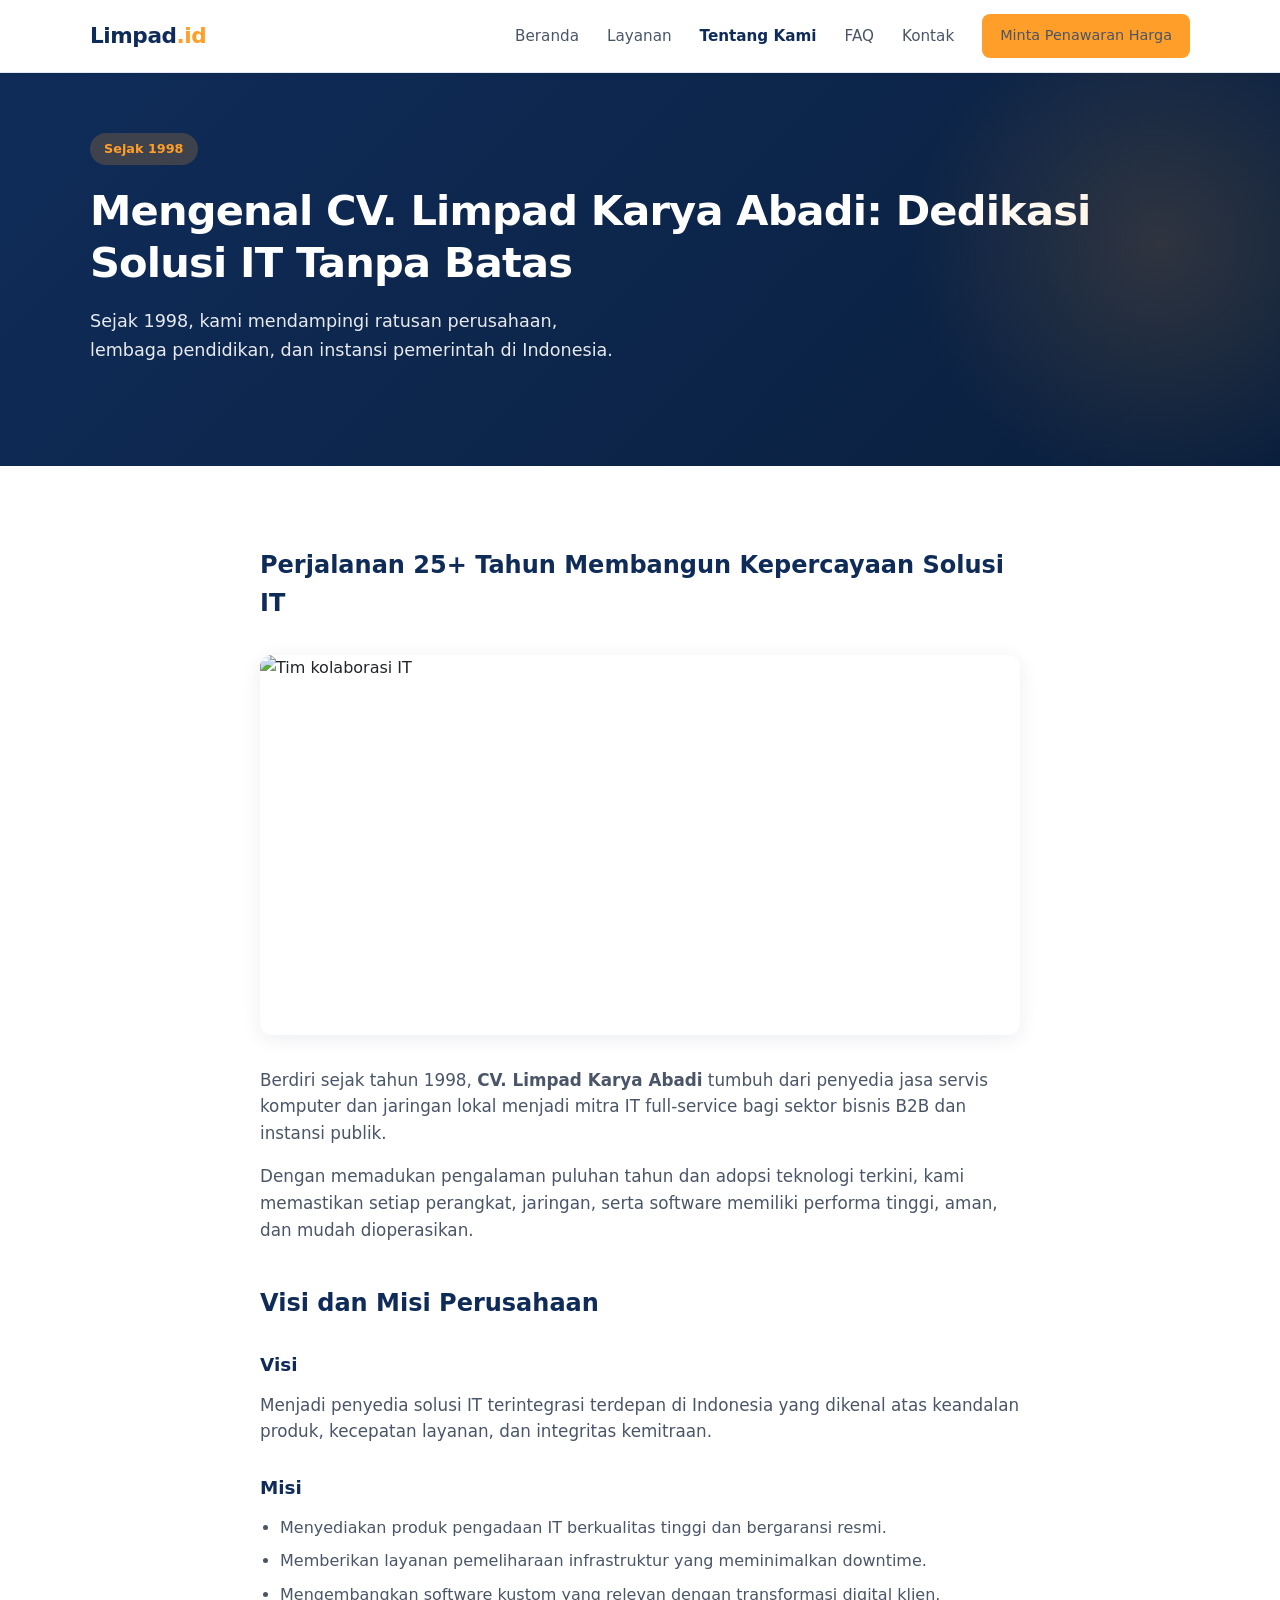
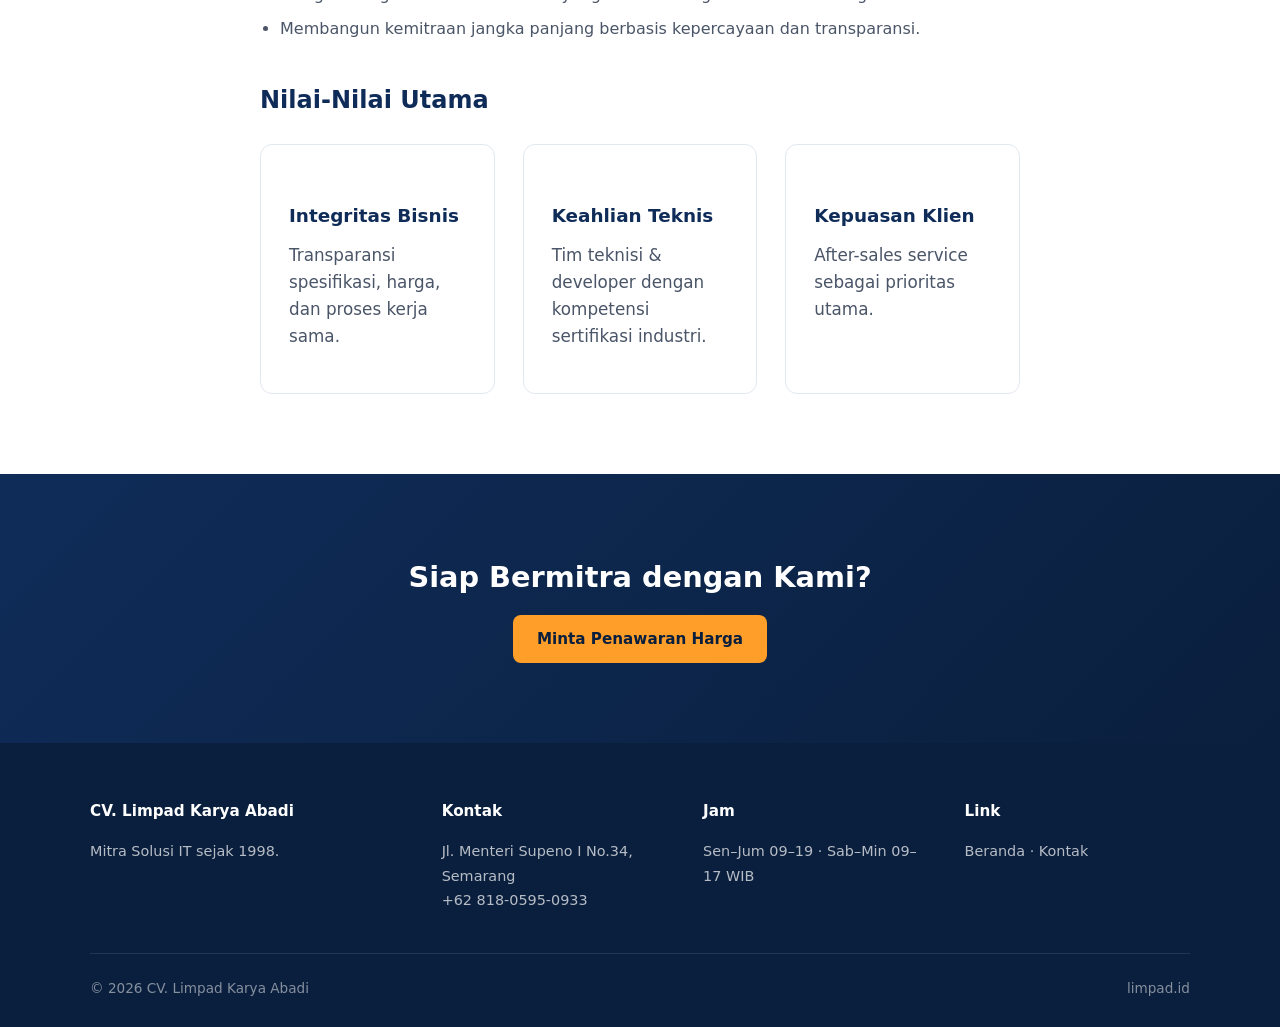
==== commit 54b7dabf: "About page — Unsplash team photo" ====
--- a/about.html
+++ b/about.html
@@ -4,9 +4,8 @@
   <meta charset="UTF-8">
   <meta name="viewport" content="width=device-width, initial-scale=1.0">
   <title>Tentang Kami - CV. Limpad Karya Abadi | Partner IT Sejak 1998</title>
-  <meta name="description" content="Profil CV. Limpad Karya Abadi: Penyedia solusi IT, pengadaan komputer, instalasi jaringan, dan software kustom untuk B2B dan instansi.">
+  <meta name="description" content="Profil CV. Limpad Karya Abadi: solusi IT, pengadaan komputer, jaringan, dan software kustom untuk B2B dan instansi.">
   <link rel="canonical" href="https://www.limpad.id/about">
-  <link rel="icon" type="image/webp" href="assets/icon-192.webp">
   <link rel="stylesheet" href="styles.css">
   <link href="https://fonts.googleapis.com/css2?family=Inter:wght@400;500;600;700;800&display=swap" rel="stylesheet">
 </head>
@@ -36,10 +35,7 @@
     <div class="container content-block">
       <h2>Perjalanan 25+ Tahun Membangun Kepercayaan Solusi IT</h2>
       <div class="about-visual">
-        <picture>
-          <source srcset="assets/about-milestone.webp" type="image/webp">
-          <img src="assets/about-milestone.svg" width="1000" height="500" alt="Milestone Limpad sejak 1998" loading="lazy">
-        </picture>
+        <img src="https://images.unsplash.com/photo-1522071820081-009f0129c71c?w=1200&h=600&q=80&auto=format&fit=crop" alt="Tim kolaborasi IT" loading="lazy" width="1000" height="500">
       </div>
       <p>Berdiri sejak tahun 1998, <strong>CV. Limpad Karya Abadi</strong> tumbuh dari penyedia jasa servis komputer dan jaringan lokal menjadi mitra IT full-service bagi sektor bisnis B2B dan instansi publik.</p>
       <p>Dengan memadukan pengalaman puluhan tahun dan adopsi teknologi terkini, kami memastikan setiap perangkat, jaringan, serta software memiliki performa tinggi, aman, dan mudah dioperasikan.</p>
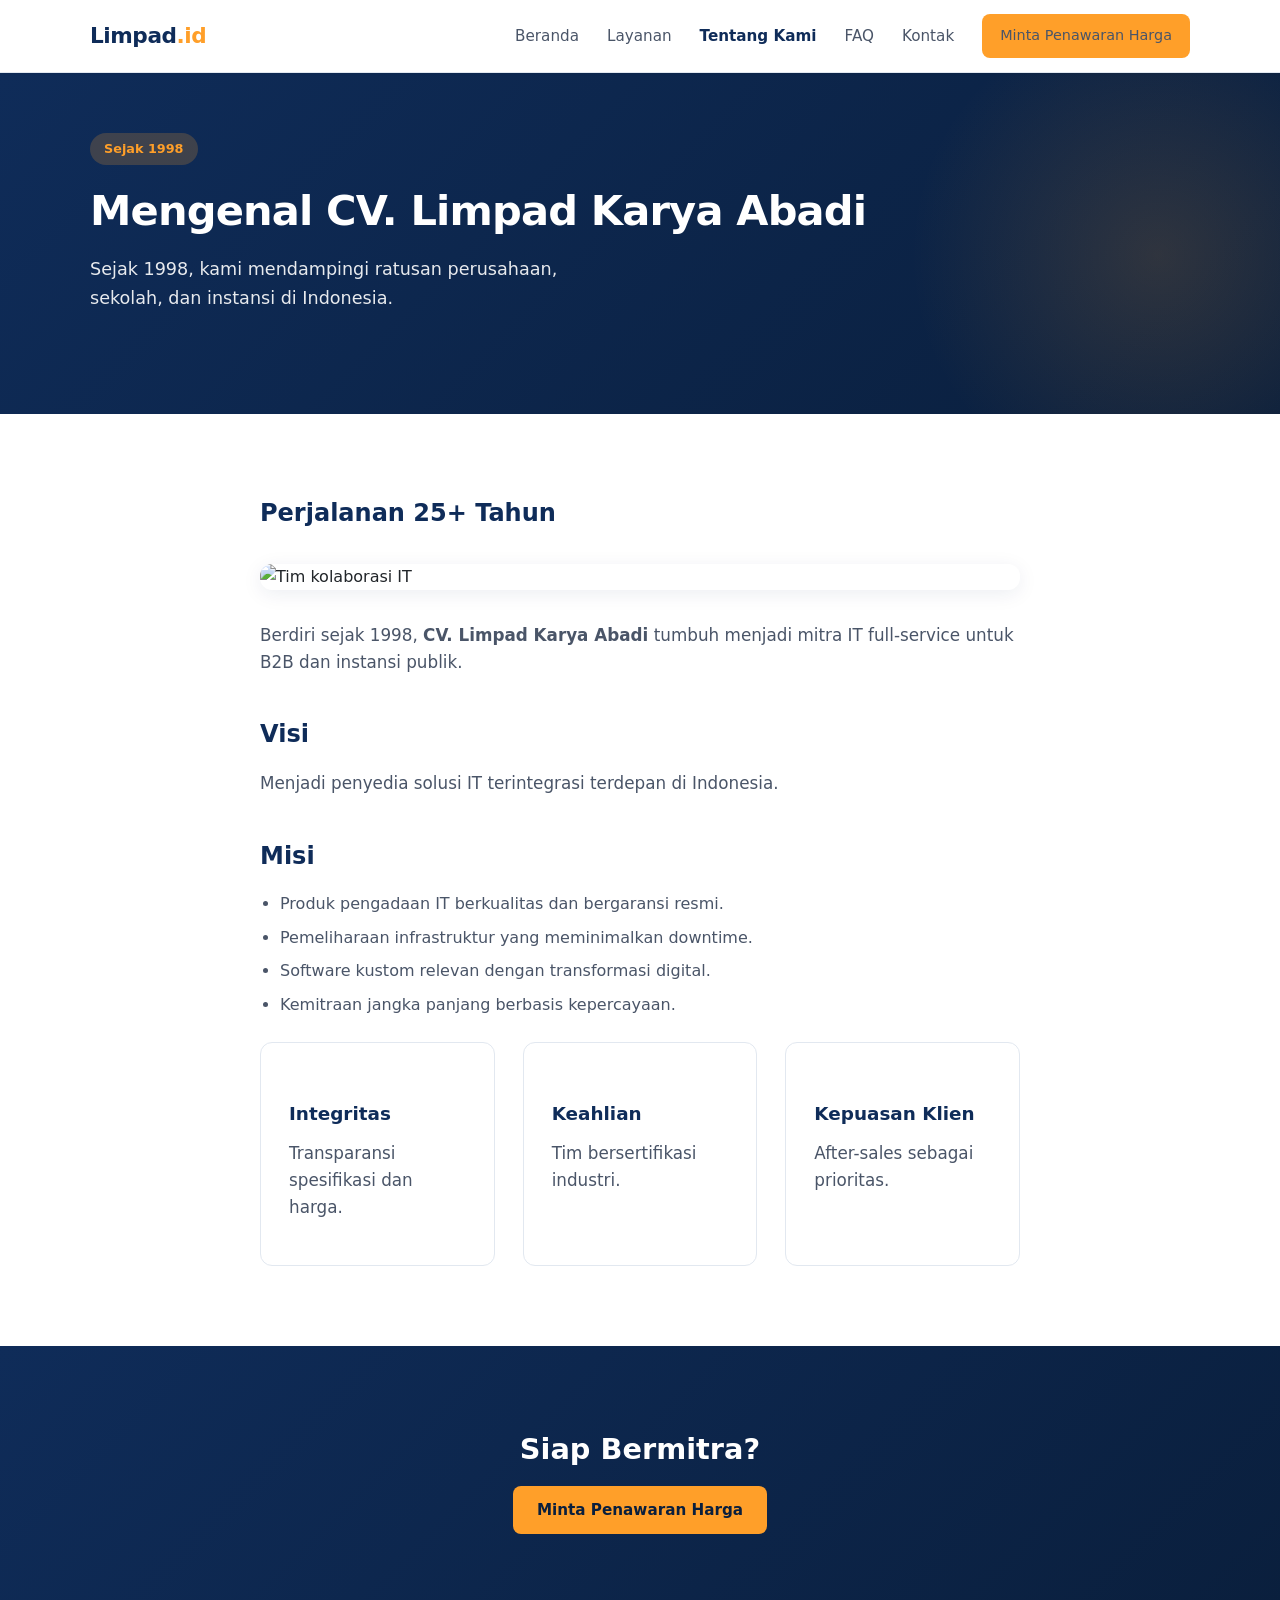
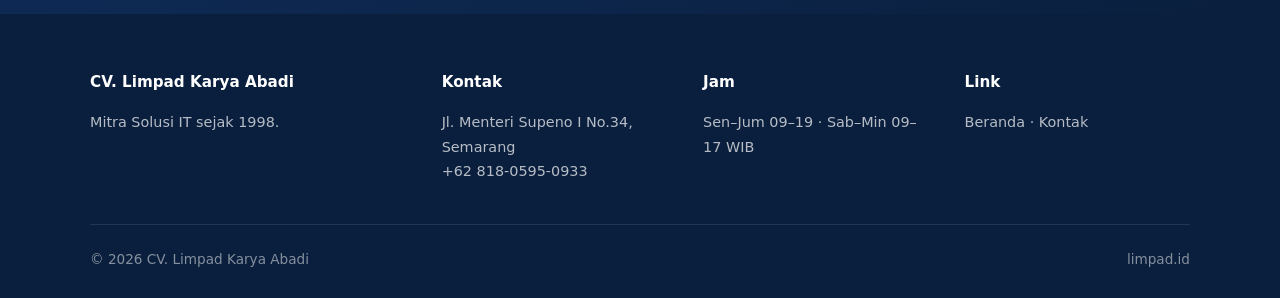
==== commit 499b2ba9: "about: load main.js" ====
--- a/about.html
+++ b/about.html
@@ -4,7 +4,7 @@
   <meta charset="UTF-8">
   <meta name="viewport" content="width=device-width, initial-scale=1.0">
   <title>Tentang Kami - CV. Limpad Karya Abadi | Partner IT Sejak 1998</title>
-  <meta name="description" content="Profil CV. Limpad Karya Abadi: solusi IT, pengadaan komputer, jaringan, dan software kustom untuk B2B dan instansi.">
+  <meta name="description" content="Profil CV. Limpad Karya Abadi: solusi IT, pengadaan komputer, jaringan, dan software kustom.">
   <link rel="canonical" href="https://www.limpad.id/about">
   <link rel="stylesheet" href="styles.css">
   <link href="https://fonts.googleapis.com/css2?family=Inter:wght@400;500;600;700;800&display=swap" rel="stylesheet">
@@ -21,45 +21,42 @@
         <a href="contact.html">Kontak</a>
         <a href="contact.html#rfq" class="btn btn-primary" style="padding:10px 18px;font-size:0.9rem">Minta Penawaran Harga</a>
       </nav>
-      <button class="mobile-toggle" id="menuBtn" aria-label="Menu"><span></span><span></span><span></span></button>
+      <button class="mobile-toggle" id="menuBtn" aria-label="Menu" aria-expanded="false"><span></span><span></span><span></span></button>
     </div>
   </header>
   <section class="hero hero-sm">
     <div class="container">
       <span class="badge">Sejak 1998</span>
-      <h1>Mengenal CV. Limpad Karya Abadi: Dedikasi Solusi IT Tanpa Batas</h1>
-      <p>Sejak 1998, kami mendampingi ratusan perusahaan, lembaga pendidikan, dan instansi pemerintah di Indonesia.</p>
+      <h1>Mengenal CV. Limpad Karya Abadi</h1>
+      <p>Sejak 1998, kami mendampingi ratusan perusahaan, sekolah, dan instansi di Indonesia.</p>
     </div>
   </section>
   <section class="section">
     <div class="container content-block">
-      <h2>Perjalanan 25+ Tahun Membangun Kepercayaan Solusi IT</h2>
+      <h2>Perjalanan 25+ Tahun</h2>
       <div class="about-visual">
-        <img src="https://images.unsplash.com/photo-1522071820081-009f0129c71c?w=1200&h=600&q=80&auto=format&fit=crop" alt="Tim kolaborasi IT" loading="lazy" width="1000" height="500">
+        <img src="https://images.unsplash.com/photo-1522071820081-009f0129c71c?w=1200&h=600&q=80&auto=format&fit=crop" alt="Tim kolaborasi IT" loading="lazy">
       </div>
-      <p>Berdiri sejak tahun 1998, <strong>CV. Limpad Karya Abadi</strong> tumbuh dari penyedia jasa servis komputer dan jaringan lokal menjadi mitra IT full-service bagi sektor bisnis B2B dan instansi publik.</p>
-      <p>Dengan memadukan pengalaman puluhan tahun dan adopsi teknologi terkini, kami memastikan setiap perangkat, jaringan, serta software memiliki performa tinggi, aman, dan mudah dioperasikan.</p>
-      <h2>Visi dan Misi Perusahaan</h2>
-      <h3>Visi</h3>
-      <p>Menjadi penyedia solusi IT terintegrasi terdepan di Indonesia yang dikenal atas keandalan produk, kecepatan layanan, dan integritas kemitraan.</p>
-      <h3>Misi</h3>
+      <p>Berdiri sejak 1998, <strong>CV. Limpad Karya Abadi</strong> tumbuh menjadi mitra IT full-service untuk B2B dan instansi publik.</p>
+      <h2>Visi</h2>
+      <p>Menjadi penyedia solusi IT terintegrasi terdepan di Indonesia.</p>
+      <h2>Misi</h2>
       <ul>
-        <li>Menyediakan produk pengadaan IT berkualitas tinggi dan bergaransi resmi.</li>
-        <li>Memberikan layanan pemeliharaan infrastruktur yang meminimalkan downtime.</li>
-        <li>Mengembangkan software kustom yang relevan dengan transformasi digital klien.</li>
-        <li>Membangun kemitraan jangka panjang berbasis kepercayaan dan transparansi.</li>
+        <li>Produk pengadaan IT berkualitas dan bergaransi resmi.</li>
+        <li>Pemeliharaan infrastruktur yang meminimalkan downtime.</li>
+        <li>Software kustom relevan dengan transformasi digital.</li>
+        <li>Kemitraan jangka panjang berbasis kepercayaan.</li>
       </ul>
-      <h2>Nilai-Nilai Utama</h2>
       <div class="value-grid" style="margin-top:24px">
-        <div class="value-card"><h3>Integritas Bisnis</h3><p>Transparansi spesifikasi, harga, dan proses kerja sama.</p></div>
-        <div class="value-card"><h3>Keahlian Teknis</h3><p>Tim teknisi & developer dengan kompetensi sertifikasi industri.</p></div>
-        <div class="value-card"><h3>Kepuasan Klien</h3><p>After-sales service sebagai prioritas utama.</p></div>
+        <div class="value-card"><h3>Integritas</h3><p>Transparansi spesifikasi dan harga.</p></div>
+        <div class="value-card"><h3>Keahlian</h3><p>Tim bersertifikasi industri.</p></div>
+        <div class="value-card"><h3>Kepuasan Klien</h3><p>After-sales sebagai prioritas.</p></div>
       </div>
     </div>
   </section>
   <section class="cta-section">
     <div class="container" style="text-align:center;max-width:640px">
-      <h2 style="font-size:1.8rem;font-weight:800;margin-bottom:14px">Siap Bermitra dengan Kami?</h2>
+      <h2 style="font-size:1.8rem;font-weight:800;margin-bottom:14px">Siap Bermitra?</h2>
       <a href="contact.html#rfq" class="btn btn-primary">Minta Penawaran Harga</a>
     </div>
   </section>
@@ -74,10 +71,6 @@
       <div class="footer-bottom"><span>© 2026 CV. Limpad Karya Abadi</span><span>limpad.id</span></div>
     </div>
   </footer>
-  <script>
-    const menuBtn = document.getElementById('menuBtn');
-    const nav = document.getElementById('nav');
-    if (menuBtn) menuBtn.addEventListener('click', () => nav.classList.toggle('open'));
-  </script>
+  <script src="main.js" defer></script>
 </body>
 </html>
--- a/styles.css
+++ b/styles.css
@@ -23,7 +23,6 @@
 }
 a { text-decoration: none; color: inherit; }
 img { max-width: 100%; height: auto; display: block; }
-picture { display: block; }
 .container { width: 100%; max-width: 1140px; margin: 0 auto; padding: 0 20px; }
 
 .header {
@@ -31,6 +30,12 @@
   background: var(--white);
   border-bottom: 1px solid var(--border);
   box-shadow: 0 1px 3px rgba(0,0,0,0.04);
+  transition: box-shadow 0.25s ease, background 0.25s ease;
+}
+.header.scrolled {
+  box-shadow: 0 4px 24px rgba(15, 44, 89, 0.12);
+  background: rgba(255, 255, 255, 0.97);
+  backdrop-filter: blur(8px);
 }
 .header-inner {
   display: flex; align-items: center; justify-content: space-between; height: 72px;
@@ -43,16 +48,20 @@
 .btn {
   display: inline-flex; align-items: center; justify-content: center; gap: 8px;
   padding: 12px 24px; border-radius: 8px; font-weight: 600; font-size: 0.95rem;
-  border: none; cursor: pointer; transition: all 0.2s;
+  border: none; cursor: pointer; transition: transform 0.2s, background 0.2s, box-shadow 0.2s;
 }
 .btn-primary { background: var(--amber); color: var(--navy-dark); }
-.btn-primary:hover { background: var(--amber-hover); transform: translateY(-1px); }
+.btn-primary:hover { background: var(--amber-hover); transform: translateY(-1px); box-shadow: 0 6px 20px rgba(255,159,41,0.35); }
+.btn-primary:active { transform: scale(0.97); }
 .btn-secondary { background: transparent; color: var(--navy); border: 2px solid var(--navy); }
 .btn-secondary:hover { background: var(--navy); color: var(--white); }
 .btn-outline-white { background: transparent; color: var(--white); border: 2px solid rgba(255,255,255,0.7); }
 .btn-outline-white:hover { background: var(--white); color: var(--navy); }
 .mobile-toggle { display: none; background: none; border: none; cursor: pointer; padding: 8px; }
-.mobile-toggle span { display: block; width: 24px; height: 2px; background: var(--navy); margin: 5px 0; }
+.mobile-toggle span { display: block; width: 24px; height: 2px; background: var(--navy); margin: 5px 0; transition: transform 0.25s, opacity 0.2s; }
+.mobile-toggle.is-open span:nth-child(1) { transform: translateY(7px) rotate(45deg); }
+.mobile-toggle.is-open span:nth-child(2) { opacity: 0; }
+.mobile-toggle.is-open span:nth-child(3) { transform: translateY(-7px) rotate(-45deg); }
 
 .hero {
   background: linear-gradient(135deg, var(--navy) 0%, var(--navy-dark) 100%);
@@ -78,17 +87,24 @@
 }
 .hero p { font-size: 1.1rem; opacity: 0.9; margin-bottom: 32px; max-width: 540px; }
 .hero-ctas { display: flex; flex-wrap: wrap; gap: 14px; }
-.hero-visual {
-  padding: 0; background: transparent; border: none; overflow: hidden; border-radius: var(--radius);
-}
-.hero-visual img, .hero-visual picture img {
+.hero-visual { padding: 0; overflow: hidden; border-radius: var(--radius); }
+.hero-visual img {
   width: 100%; height: auto; border-radius: var(--radius);
   box-shadow: 0 20px 50px rgba(0,0,0,0.25);
 }
+.hero-grid > div:first-child { animation: heroIn 0.7s ease both; }
+.hero-visual { animation: heroIn 0.7s ease 0.15s both; }
+@keyframes heroIn {
+  from { opacity: 0; transform: translateY(20px); }
+  to { opacity: 1; transform: translateY(0); }
+}
 
 .stats { background: var(--offwhite); padding: 48px 0; border-bottom: 1px solid var(--border); }
 .stats-grid { display: grid; grid-template-columns: repeat(4, 1fr); gap: 24px; text-align: center; }
-.stat-item strong { display: block; font-size: 2rem; font-weight: 800; color: var(--navy); margin-bottom: 4px; }
+.stat-item strong {
+  display: block; font-size: 2rem; font-weight: 800; color: var(--navy);
+  margin-bottom: 4px; font-variant-numeric: tabular-nums;
+}
 .stat-item span { font-size: 0.9rem; color: var(--slate-muted); font-weight: 500; }
 
 .section { padding: 80px 0; }
@@ -102,7 +118,8 @@
 .services-grid { display: grid; grid-template-columns: repeat(4, 1fr); gap: 24px; }
 .service-card {
   background: var(--white); border: 1px solid var(--border); border-radius: var(--radius);
-  padding: 28px 24px; transition: all 0.25s; height: 100%; display: flex; flex-direction: column;
+  padding: 28px 24px; transition: transform 0.25s, box-shadow 0.25s, border-color 0.25s;
+  height: 100%; display: flex; flex-direction: column;
 }
 .service-card:hover { box-shadow: var(--shadow); border-color: transparent; transform: translateY(-4px); }
 .service-card .card-img {
@@ -124,6 +141,7 @@
 .value-grid { display: grid; grid-template-columns: repeat(3, 1fr); gap: 28px; }
 .value-card {
   background: var(--white); border-radius: var(--radius); padding: 28px; border: 1px solid var(--border);
+  transition: transform 0.25s, box-shadow 0.25s;
 }
 .value-card h3 { font-size: 1.1rem; font-weight: 700; color: var(--navy); margin-bottom: 10px; }
 .value-card p { font-size: 0.95rem; color: var(--slate-muted); }
@@ -214,9 +232,24 @@
   background: #25D366; color: white; width: 56px; height: 56px; border-radius: 50%;
   display: flex; align-items: center; justify-content: center;
   box-shadow: 0 4px 16px rgba(37, 211, 102, 0.4); transition: transform 0.2s;
+  animation: waPulse 2.4s ease-in-out infinite;
 }
 .wa-float:hover { transform: scale(1.08); }
 .wa-float svg { width: 28px; height: 28px; fill: white; }
+@keyframes waPulse {
+  0%, 100% { box-shadow: 0 4px 16px rgba(37, 211, 102, 0.4); }
+  50% { box-shadow: 0 4px 28px rgba(37, 211, 102, 0.65); }
+}
+
+.reveal {
+  opacity: 0;
+  transform: translateY(28px);
+  transition: opacity 0.55s ease var(--delay, 0ms), transform 0.55s ease var(--delay, 0ms);
+}
+.reveal.revealed {
+  opacity: 1;
+  transform: translateY(0);
+}
 
 @media (max-width: 992px) {
   .hero-grid { grid-template-columns: 1fr; }
@@ -243,3 +276,12 @@
   .section { padding: 56px 0; }
   .footer-grid { grid-template-columns: 1fr; }
 }
+
+@media (prefers-reduced-motion: reduce) {
+  .reveal, .hero-grid > div:first-child, .hero-visual, .wa-float {
+    animation: none !important;
+    transition: none !important;
+    opacity: 1 !important;
+    transform: none !important;
+  }
+}
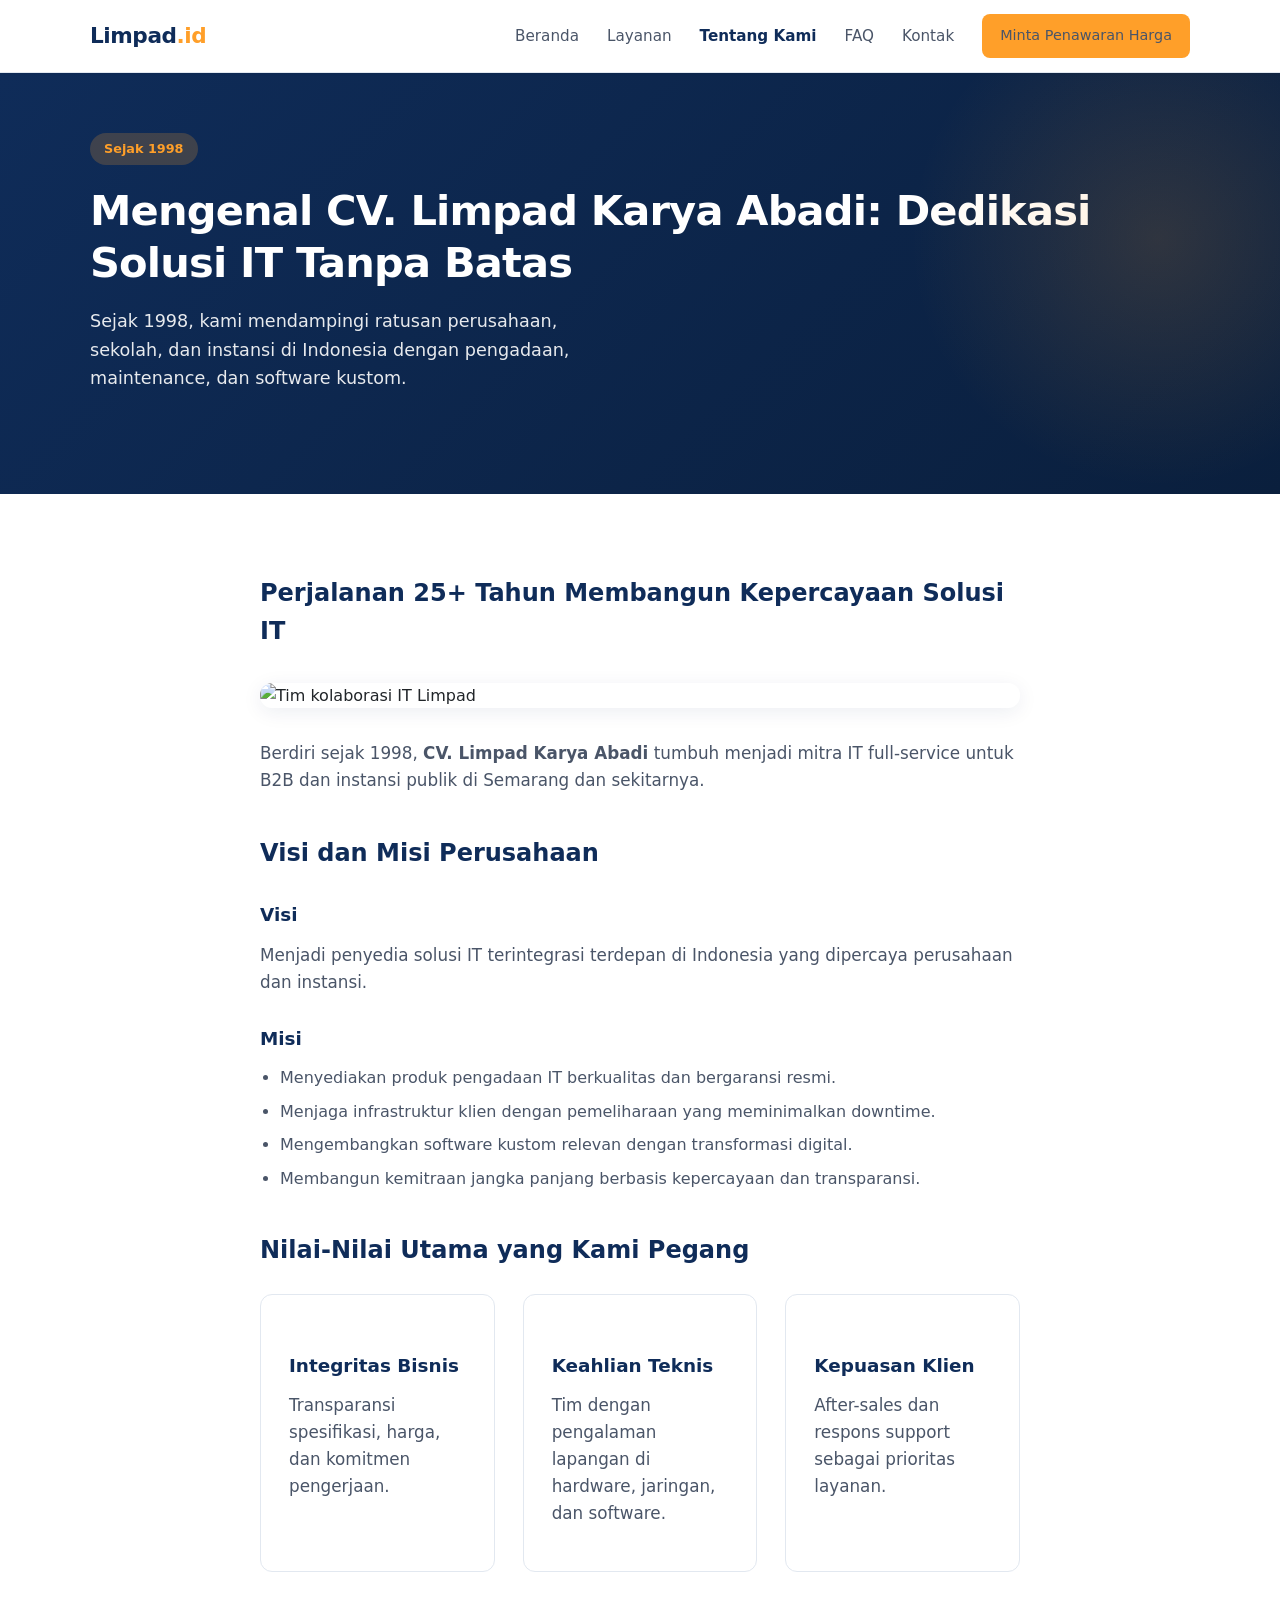
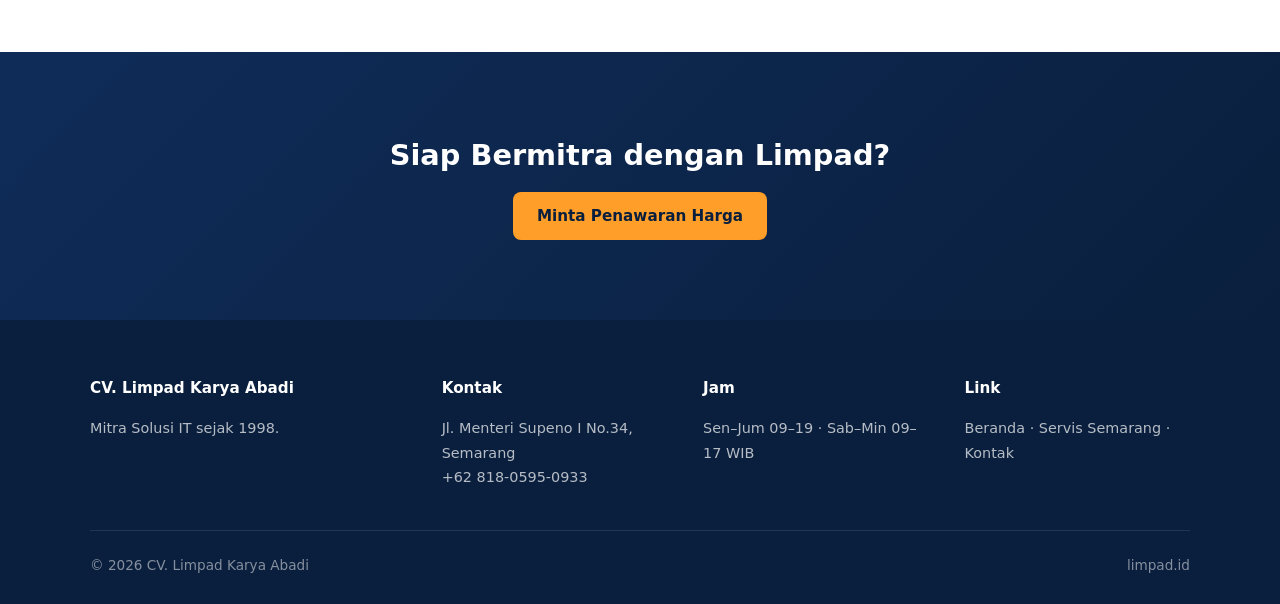
==== commit 4b823784: "Update all pages: full SEO (og:image, schema), services teaser, footer links" ====
--- a/about.html
+++ b/about.html
@@ -4,8 +4,14 @@
   <meta charset="UTF-8">
   <meta name="viewport" content="width=device-width, initial-scale=1.0">
   <title>Tentang Kami - CV. Limpad Karya Abadi | Partner IT Sejak 1998</title>
-  <meta name="description" content="Profil CV. Limpad Karya Abadi: solusi IT, pengadaan komputer, jaringan, dan software kustom.">
+  <meta name="description" content="Profil CV. Limpad Karya Abadi: Penyedia solusi IT, pengadaan komputer, instalasi jaringan, dan pembuatan software kustom sejak 1998 di Semarang.">
   <link rel="canonical" href="https://www.limpad.id/about">
+  <meta property="og:title" content="Tentang Kami - CV. Limpad Karya Abadi | Partner IT Sejak 1998">
+  <meta property="og:description" content="Profil CV. Limpad Karya Abadi: Penyedia solusi IT, pengadaan komputer, instalasi jaringan, dan software kustom sejak 1998.">
+  <meta property="og:url" content="https://www.limpad.id/about">
+  <meta property="og:image" content="https://images.unsplash.com/photo-1516321318423-f06f85e504b3?w=1200&h=630&q=80&auto=format&fit=crop">
+  <meta property="og:type" content="website">
+  <meta property="og:locale" content="id_ID">
   <link rel="stylesheet" href="styles.css">
   <link href="https://fonts.googleapis.com/css2?family=Inter:wght@400;500;600;700;800&display=swap" rel="stylesheet">
 </head>
@@ -27,36 +33,38 @@
   <section class="hero hero-sm">
     <div class="container">
       <span class="badge">Sejak 1998</span>
-      <h1>Mengenal CV. Limpad Karya Abadi</h1>
-      <p>Sejak 1998, kami mendampingi ratusan perusahaan, sekolah, dan instansi di Indonesia.</p>
+      <h1>Mengenal CV. Limpad Karya Abadi: Dedikasi Solusi IT Tanpa Batas</h1>
+      <p>Sejak 1998, kami mendampingi ratusan perusahaan, sekolah, dan instansi di Indonesia dengan pengadaan, maintenance, dan software kustom.</p>
     </div>
   </section>
   <section class="section">
     <div class="container content-block">
-      <h2>Perjalanan 25+ Tahun</h2>
+      <h2>Perjalanan 25+ Tahun Membangun Kepercayaan Solusi IT</h2>
       <div class="about-visual">
-        <img src="https://images.unsplash.com/photo-1522071820081-009f0129c71c?w=1200&h=600&q=80&auto=format&fit=crop" alt="Tim kolaborasi IT" loading="lazy">
+        <img src="https://images.unsplash.com/photo-1522071820081-009f0129c71c?w=1200&h=600&q=80&auto=format&fit=crop" alt="Tim kolaborasi IT Limpad" loading="lazy">
       </div>
-      <p>Berdiri sejak 1998, <strong>CV. Limpad Karya Abadi</strong> tumbuh menjadi mitra IT full-service untuk B2B dan instansi publik.</p>
-      <h2>Visi</h2>
-      <p>Menjadi penyedia solusi IT terintegrasi terdepan di Indonesia.</p>
-      <h2>Misi</h2>
+      <p>Berdiri sejak 1998, <strong>CV. Limpad Karya Abadi</strong> tumbuh menjadi mitra IT full-service untuk B2B dan instansi publik di Semarang dan sekitarnya.</p>
+      <h2>Visi dan Misi Perusahaan</h2>
+      <h3>Visi</h3>
+      <p>Menjadi penyedia solusi IT terintegrasi terdepan di Indonesia yang dipercaya perusahaan dan instansi.</p>
+      <h3>Misi</h3>
       <ul>
-        <li>Produk pengadaan IT berkualitas dan bergaransi resmi.</li>
-        <li>Pemeliharaan infrastruktur yang meminimalkan downtime.</li>
-        <li>Software kustom relevan dengan transformasi digital.</li>
-        <li>Kemitraan jangka panjang berbasis kepercayaan.</li>
+        <li>Menyediakan produk pengadaan IT berkualitas dan bergaransi resmi.</li>
+        <li>Menjaga infrastruktur klien dengan pemeliharaan yang meminimalkan downtime.</li>
+        <li>Mengembangkan software kustom relevan dengan transformasi digital.</li>
+        <li>Membangun kemitraan jangka panjang berbasis kepercayaan dan transparansi.</li>
       </ul>
+      <h2>Nilai-Nilai Utama yang Kami Pegang</h2>
       <div class="value-grid" style="margin-top:24px">
-        <div class="value-card"><h3>Integritas</h3><p>Transparansi spesifikasi dan harga.</p></div>
-        <div class="value-card"><h3>Keahlian</h3><p>Tim bersertifikasi industri.</p></div>
-        <div class="value-card"><h3>Kepuasan Klien</h3><p>After-sales sebagai prioritas.</p></div>
+        <div class="value-card"><h3>Integritas Bisnis</h3><p>Transparansi spesifikasi, harga, dan komitmen pengerjaan.</p></div>
+        <div class="value-card"><h3>Keahlian Teknis</h3><p>Tim dengan pengalaman lapangan di hardware, jaringan, dan software.</p></div>
+        <div class="value-card"><h3>Kepuasan Klien</h3><p>After-sales dan respons support sebagai prioritas layanan.</p></div>
       </div>
     </div>
   </section>
   <section class="cta-section">
     <div class="container" style="text-align:center;max-width:640px">
-      <h2 style="font-size:1.8rem;font-weight:800;margin-bottom:14px">Siap Bermitra?</h2>
+      <h2 style="font-size:1.8rem;font-weight:800;margin-bottom:14px">Siap Bermitra dengan Limpad?</h2>
       <a href="contact.html#rfq" class="btn btn-primary">Minta Penawaran Harga</a>
     </div>
   </section>
@@ -66,11 +74,34 @@
         <div><h4>CV. Limpad Karya Abadi</h4><p>Mitra Solusi IT sejak 1998.</p></div>
         <div><h4>Kontak</h4><p>Jl. Menteri Supeno I No.34, Semarang<br>+62 818-0595-0933</p></div>
         <div><h4>Jam</h4><p>Sen–Jum 09–19 · Sab–Min 09–17 WIB</p></div>
-        <div><h4>Link</h4><p><a href="index.html">Beranda</a> · <a href="contact.html">Kontak</a></p></div>
+        <div><h4>Link</h4><p><a href="index.html">Beranda</a> · <a href="servis-komputer-semarang.html">Servis Semarang</a> · <a href="contact.html">Kontak</a></p></div>
       </div>
       <div class="footer-bottom"><span>© 2026 CV. Limpad Karya Abadi</span><span>limpad.id</span></div>
     </div>
   </footer>
+  <script type="application/ld+json">
+  {
+    "@context": "https://schema.org",
+    "@type": "Organization",
+    "name": "CV. Limpad Karya Abadi",
+    "alternateName": "Limpad.id",
+    "url": "https://www.limpad.id/",
+    "logo": "https://www.limpad.id/assets/icon-192.webp",
+    "foundingDate": "1998",
+    "description": "Mitra pengadaan IT dan solusi komputer perusahaan sejak 1998. Pengadaan perangkat, maintenance jaringan, software custom, sewa laptop.",
+    "address": {
+      "@type": "PostalAddress",
+      "streetAddress": "Jl. Menteri Supeno I Semarang No.34, Mugassari",
+      "addressLocality": "Semarang",
+      "addressRegion": "Jawa Tengah",
+      "postalCode": "50249",
+      "addressCountry": "ID"
+    },
+    "telephone": "+62-818-0595-0933",
+    "email": "iqbal@limpad.id",
+    "sameAs": ["https://www.limpad.id/"]
+  }
+  </script>
   <script src="main.js" defer></script>
 </body>
 </html>
